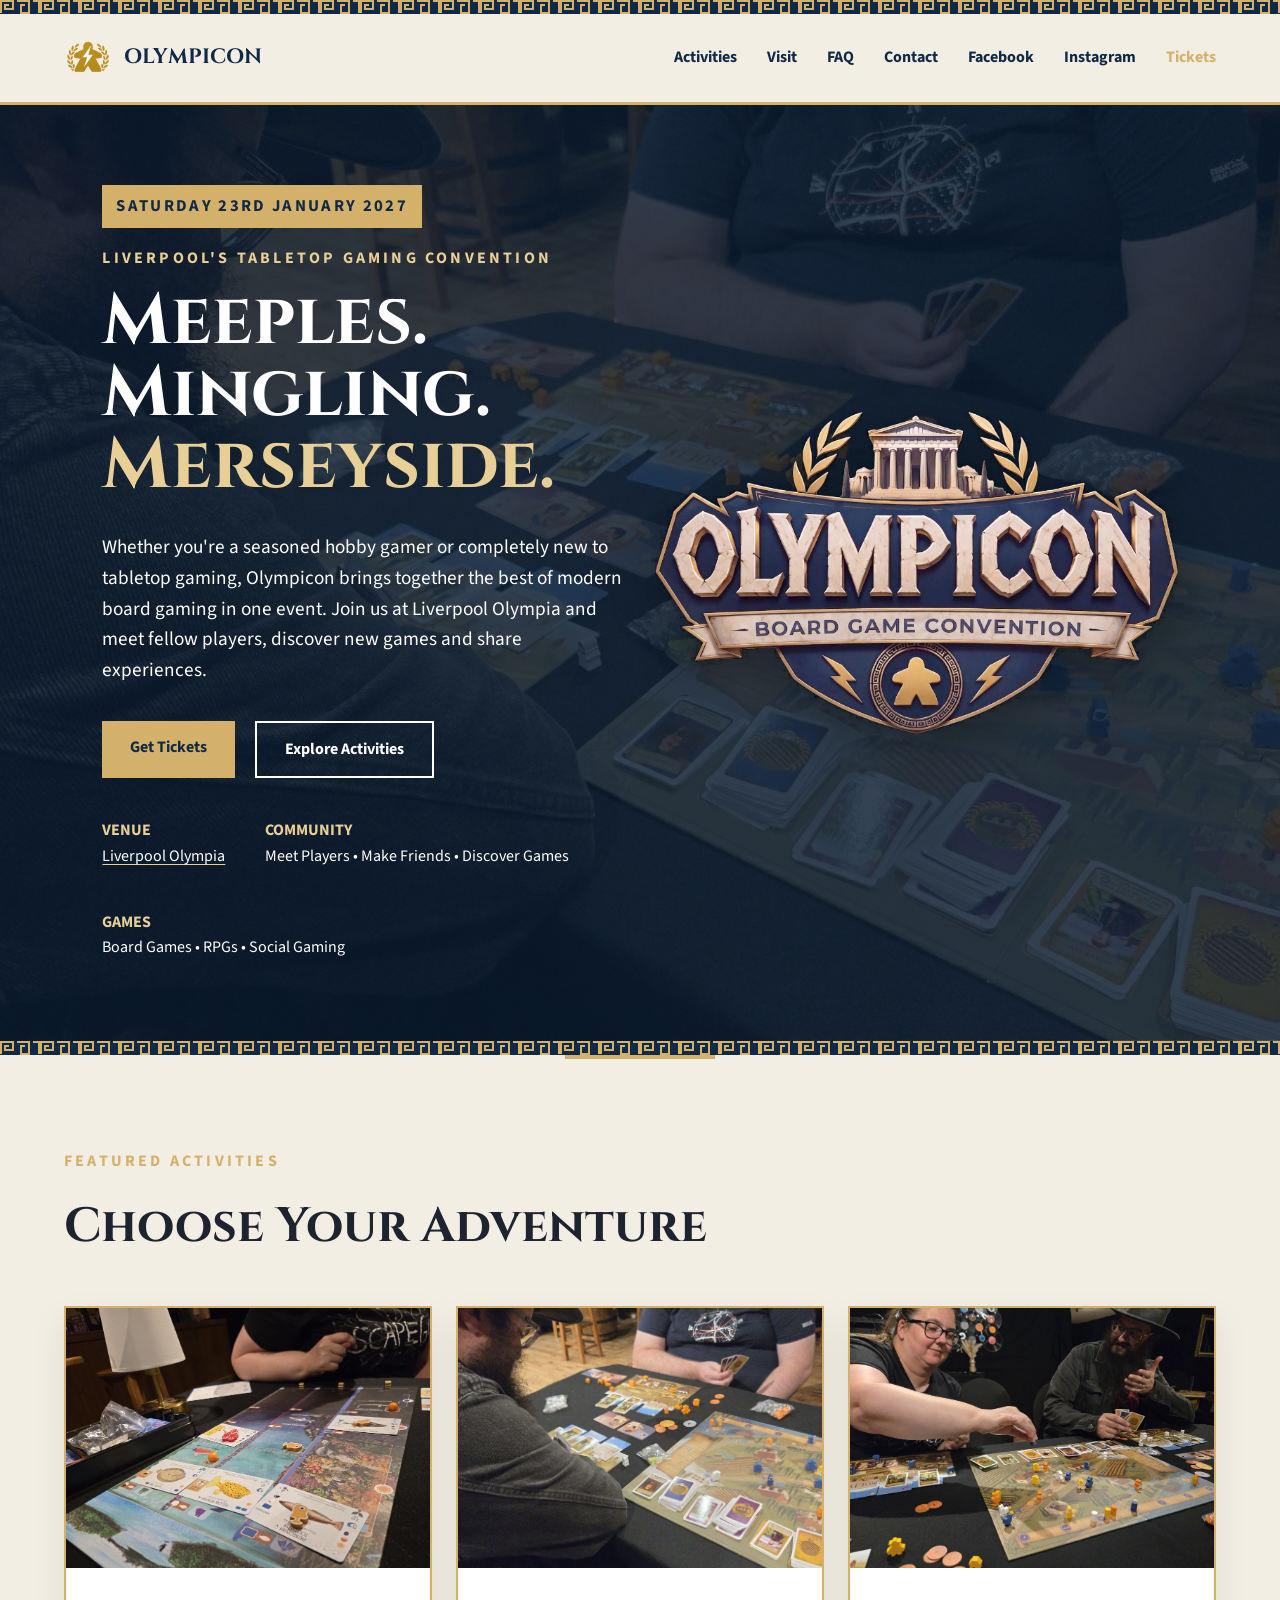
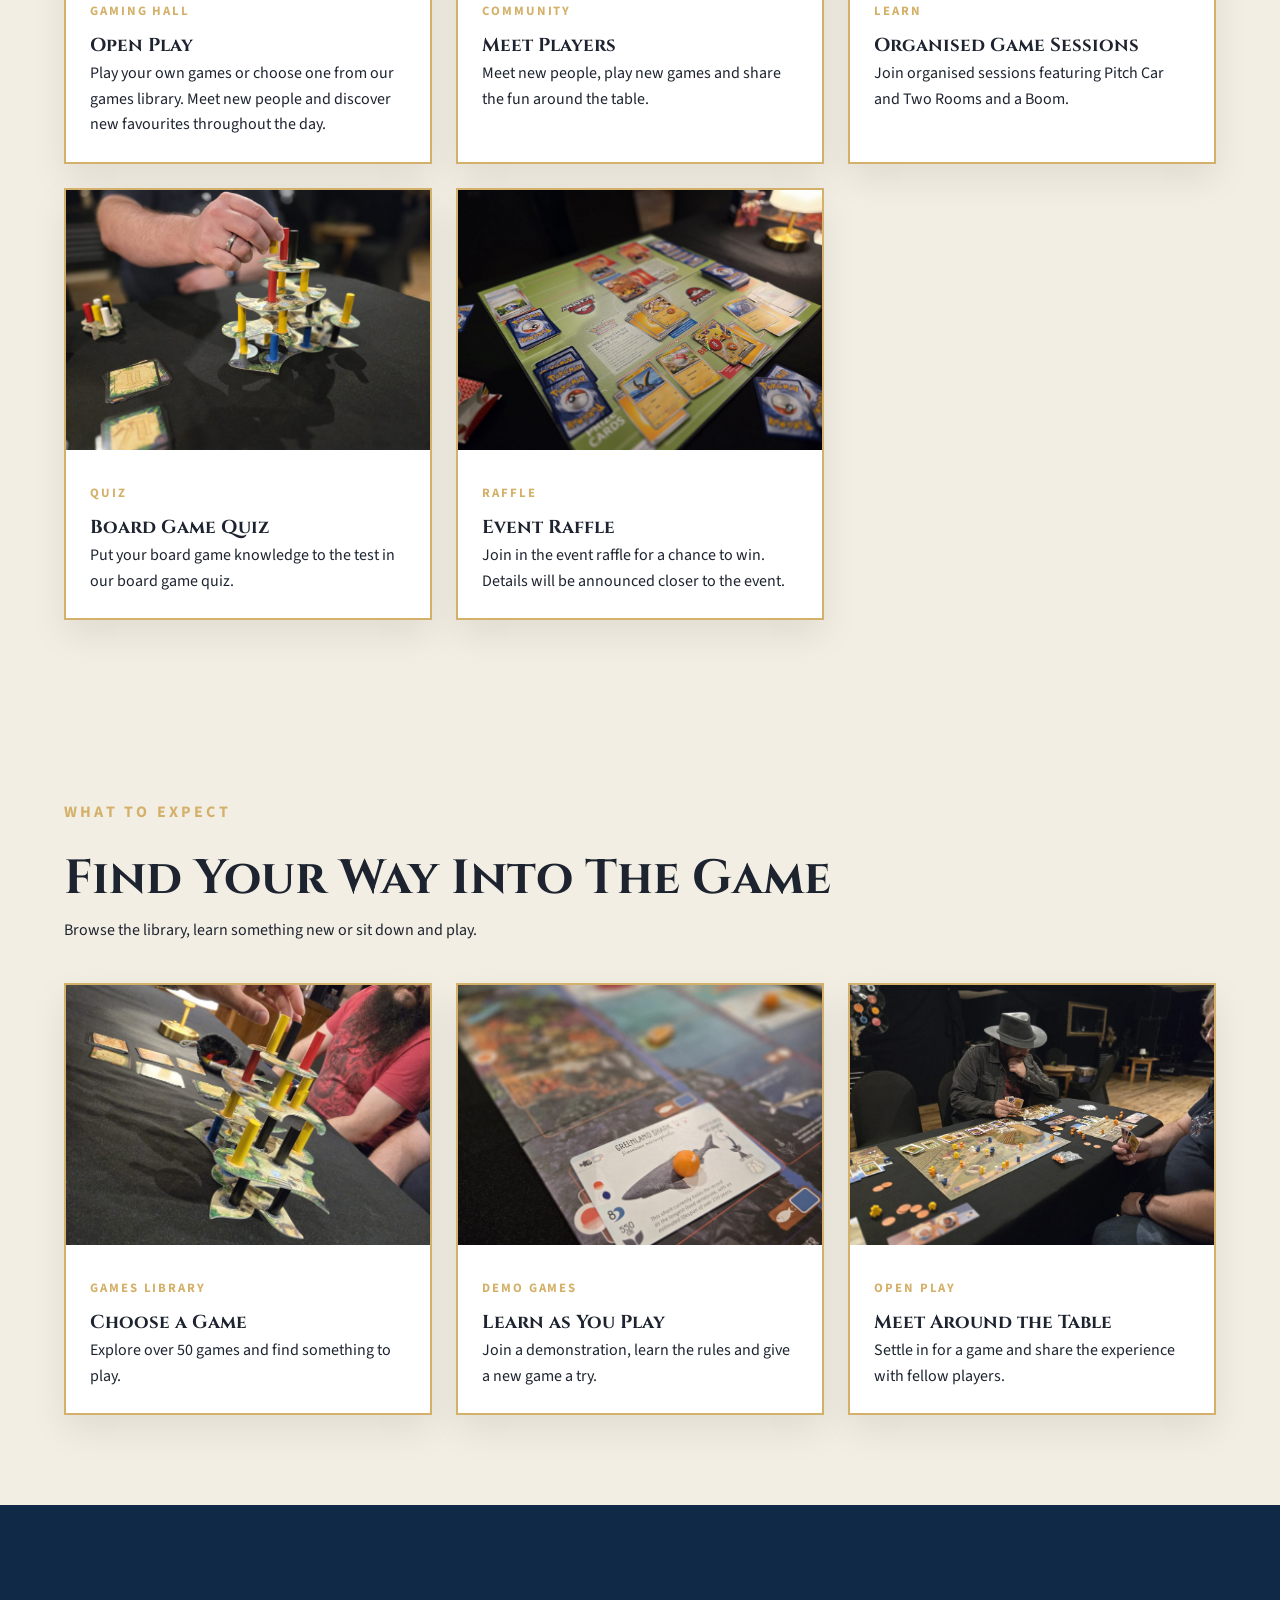
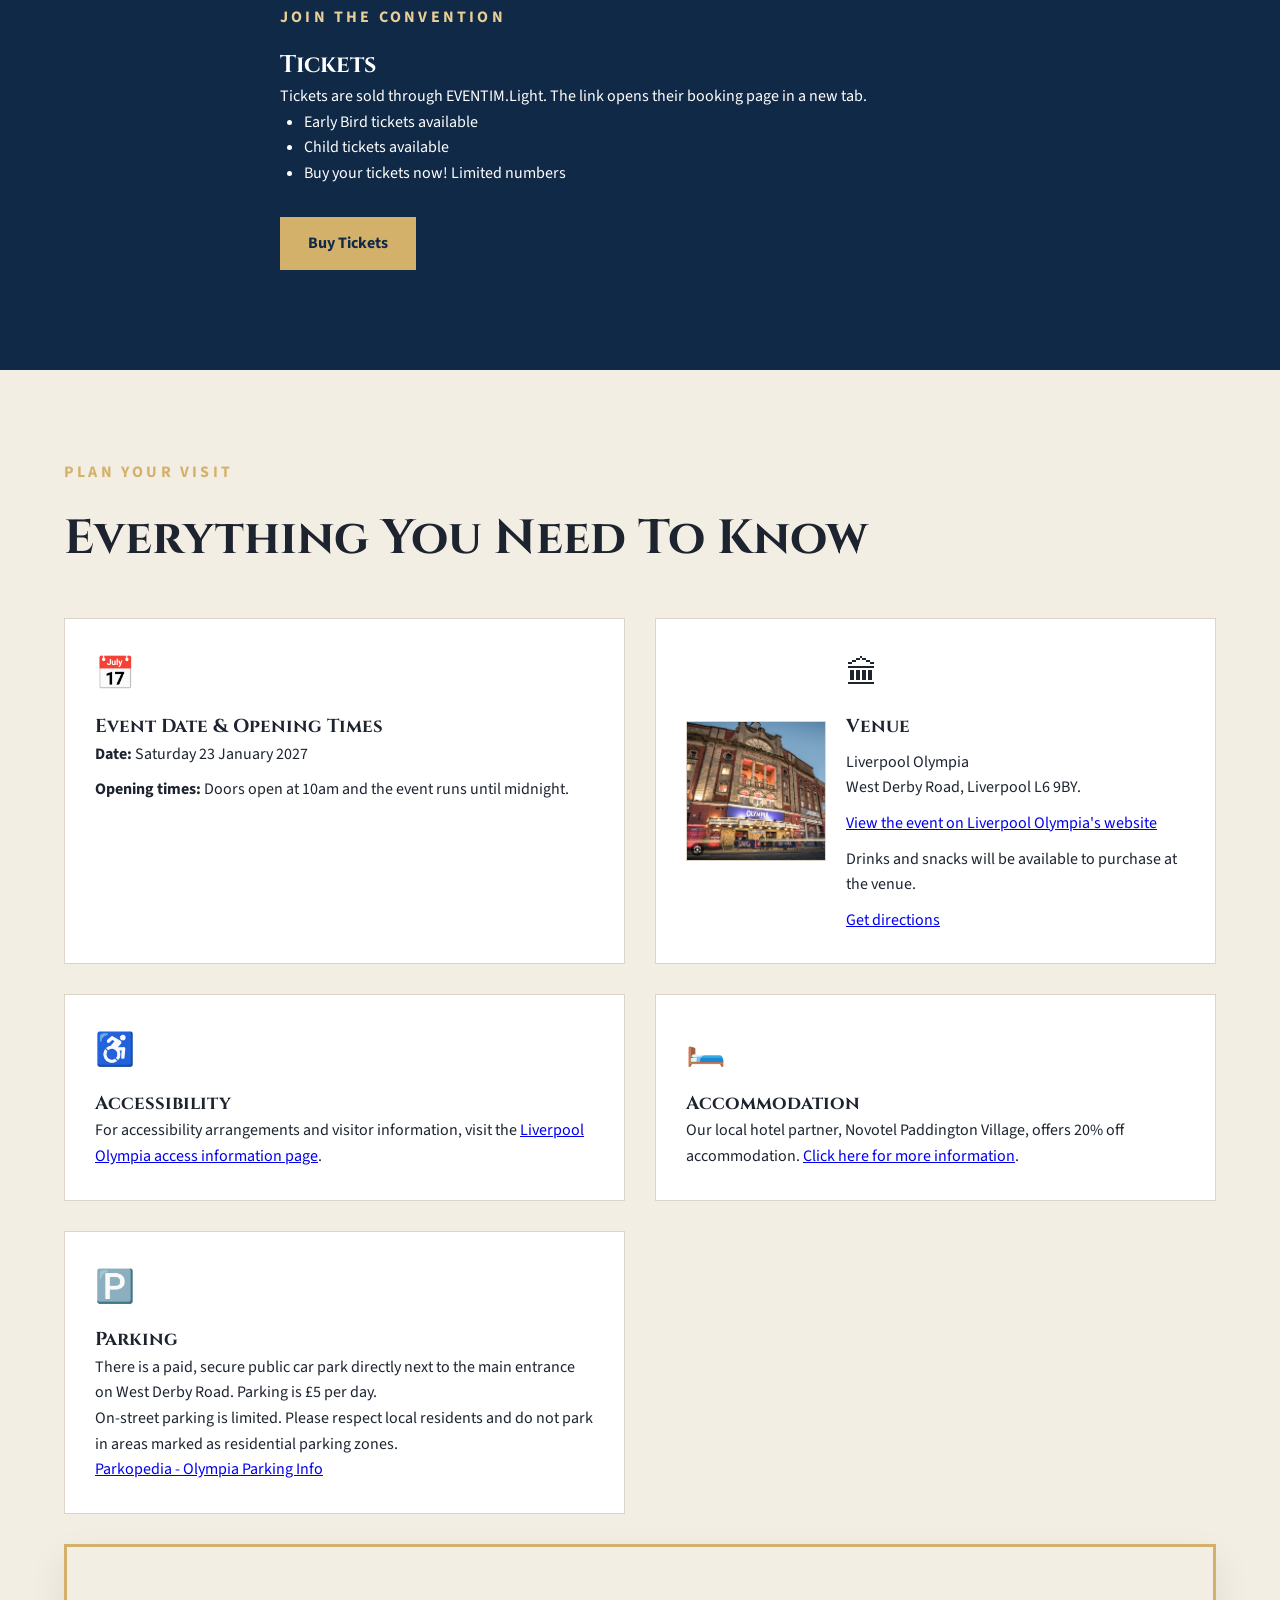
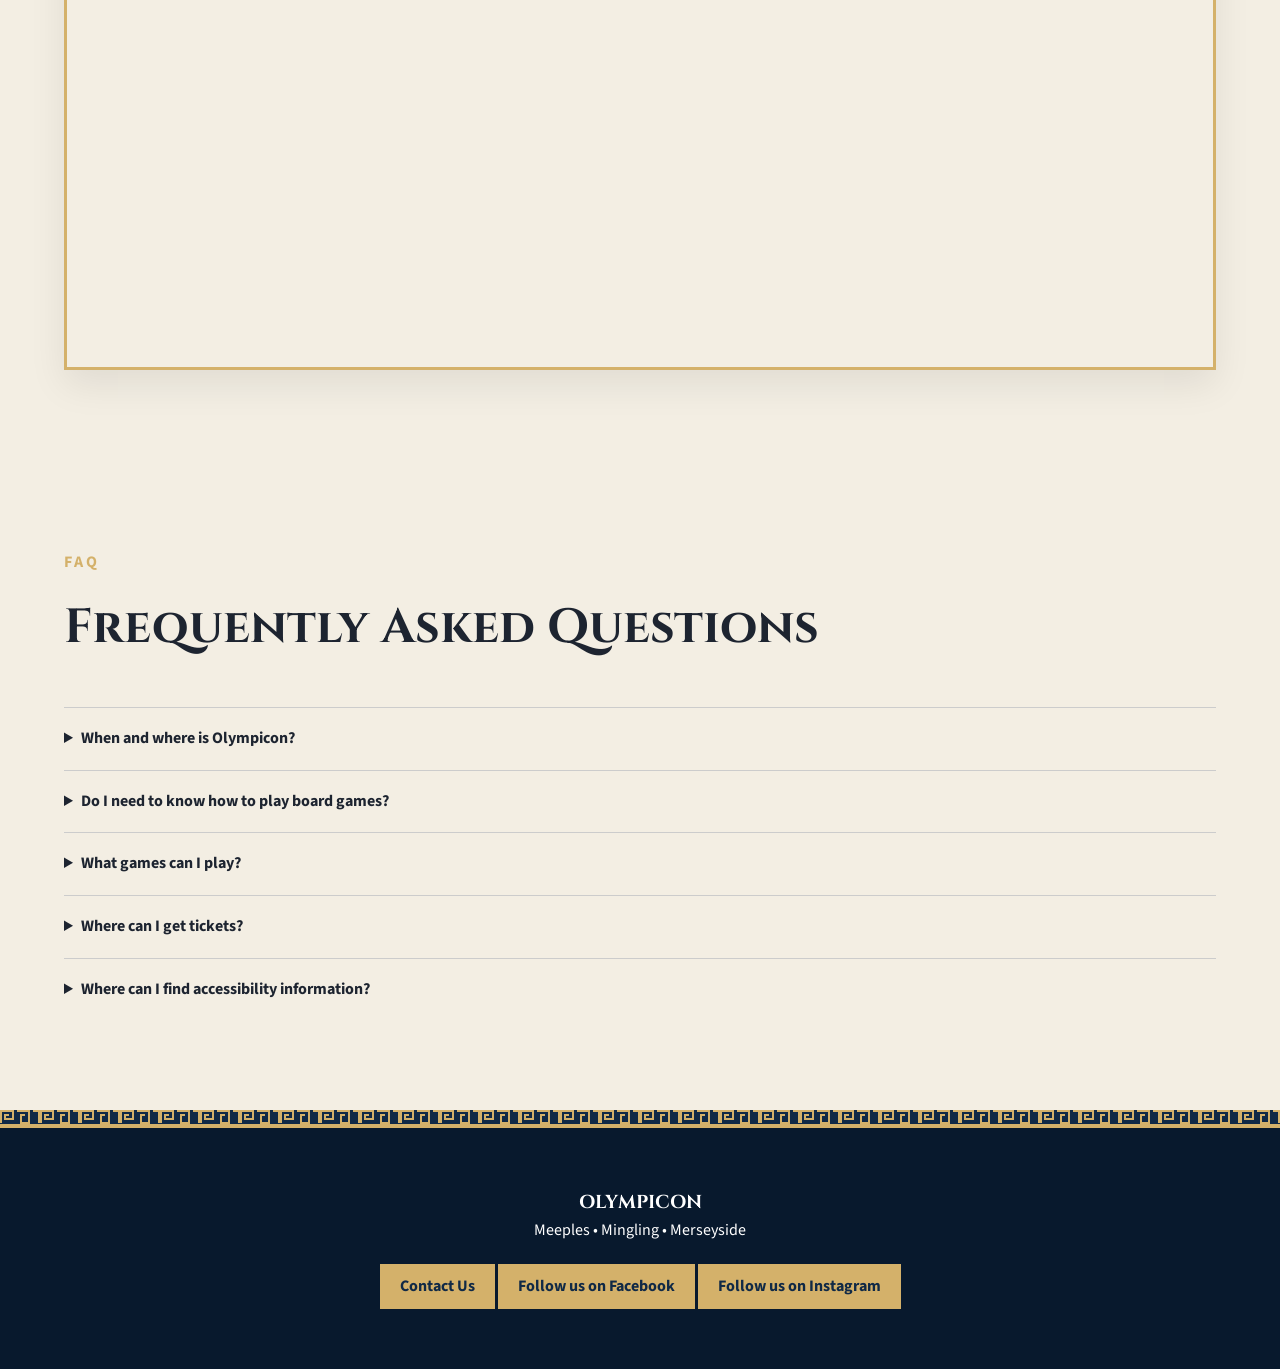
==== index.html @ 3ad7c2f6 "updated time" ====
<!doctype html>
<html lang="en">
<head>
<meta charset="utf-8">
<meta name="viewport" content="width=device-width, initial-scale=1">
<meta name="description" content="Join Olympicon, Liverpool's tabletop gaming convention, on 23 January 2027 at Liverpool Olympia. Discover board games, RPGs, demos and more.">
<meta name="robots" content="index, follow">

<title>Olympicon | Liverpool's Tabletop Gaming Convention</title>
<link rel="canonical" href="https://olympicon.org/site.html">

<meta property="og:type" content="website">
<meta property="og:site_name" content="Olympicon">
<meta property="og:title" content="Olympicon | Liverpool's Tabletop Gaming Convention">
<meta property="og:description" content="Join us at Liverpool Olympia on 23 January 2027 for a day of board games, RPGs, demonstrations and community.">
<meta property="og:url" content="https://olympicon.org/site.html">
<meta property="og:image" content="https://olympicon.org/images/olympicon-big-logo.jpeg">
<meta property="og:image:alt" content="Olympicon board game convention logo">
<meta property="og:image:type" content="image/jpeg">

<meta name="twitter:card" content="summary_large_image">
<meta name="twitter:title" content="Olympicon | Liverpool's Tabletop Gaming Convention">
<meta name="twitter:description" content="Join us at Liverpool Olympia on 23 January 2027 for a day of board games, RPGs, demonstrations and community.">
<meta name="twitter:image" content="https://olympicon.org/images/olympicon-big-logo.jpeg">
<meta name="twitter:image:alt" content="Olympicon board game convention logo">

<script type="application/ld+json">
{
  "@context": "https://schema.org",
  "@type": "Event",
  "name": "Olympicon 2027",
  "startDate": "2027-01-23T10:00:00+00:00",
  "endDate": "2027-01-24T00:00:00+00:00",
  "eventStatus": "https://schema.org/EventScheduled",
  "eventAttendanceMode": "https://schema.org/OfflineEventAttendanceMode",
  "description": "Liverpool's tabletop gaming convention, featuring board games, roleplaying games, demonstrations and social gaming.",
  "image": "https://olympicon.org/images/olympicon-big-logo.jpeg",
  "url": "https://olympicon.org/site.html",
  "location": {
    "@type": "Place",
    "name": "Liverpool Olympia",
    "address": {
      "@type": "PostalAddress",
      "streetAddress": "West Derby Road",
      "addressLocality": "Liverpool",
      "postalCode": "L6 9BY",
      "addressCountry": "GB"
    }
  },
  "organizer": {
    "@type": "Organization",
    "name": "Olympicon",
    "url": "https://olympicon.org/",
    "sameAs": [
      "https://www.facebook.com/LiverpoolOlympicon",
      "https://www.instagram.com/liverpool.olympicon"
    ]
  }
}
</script>

<meta http-equiv="refresh" content="0;url=site.html">
</head>
<body>
<script>
window.location.replace("site.html");
</script>
<p>Redirecting to Olympicon. If you are not redirected, <a href="site.html">open the event website</a>.</p>
</body>
</html>
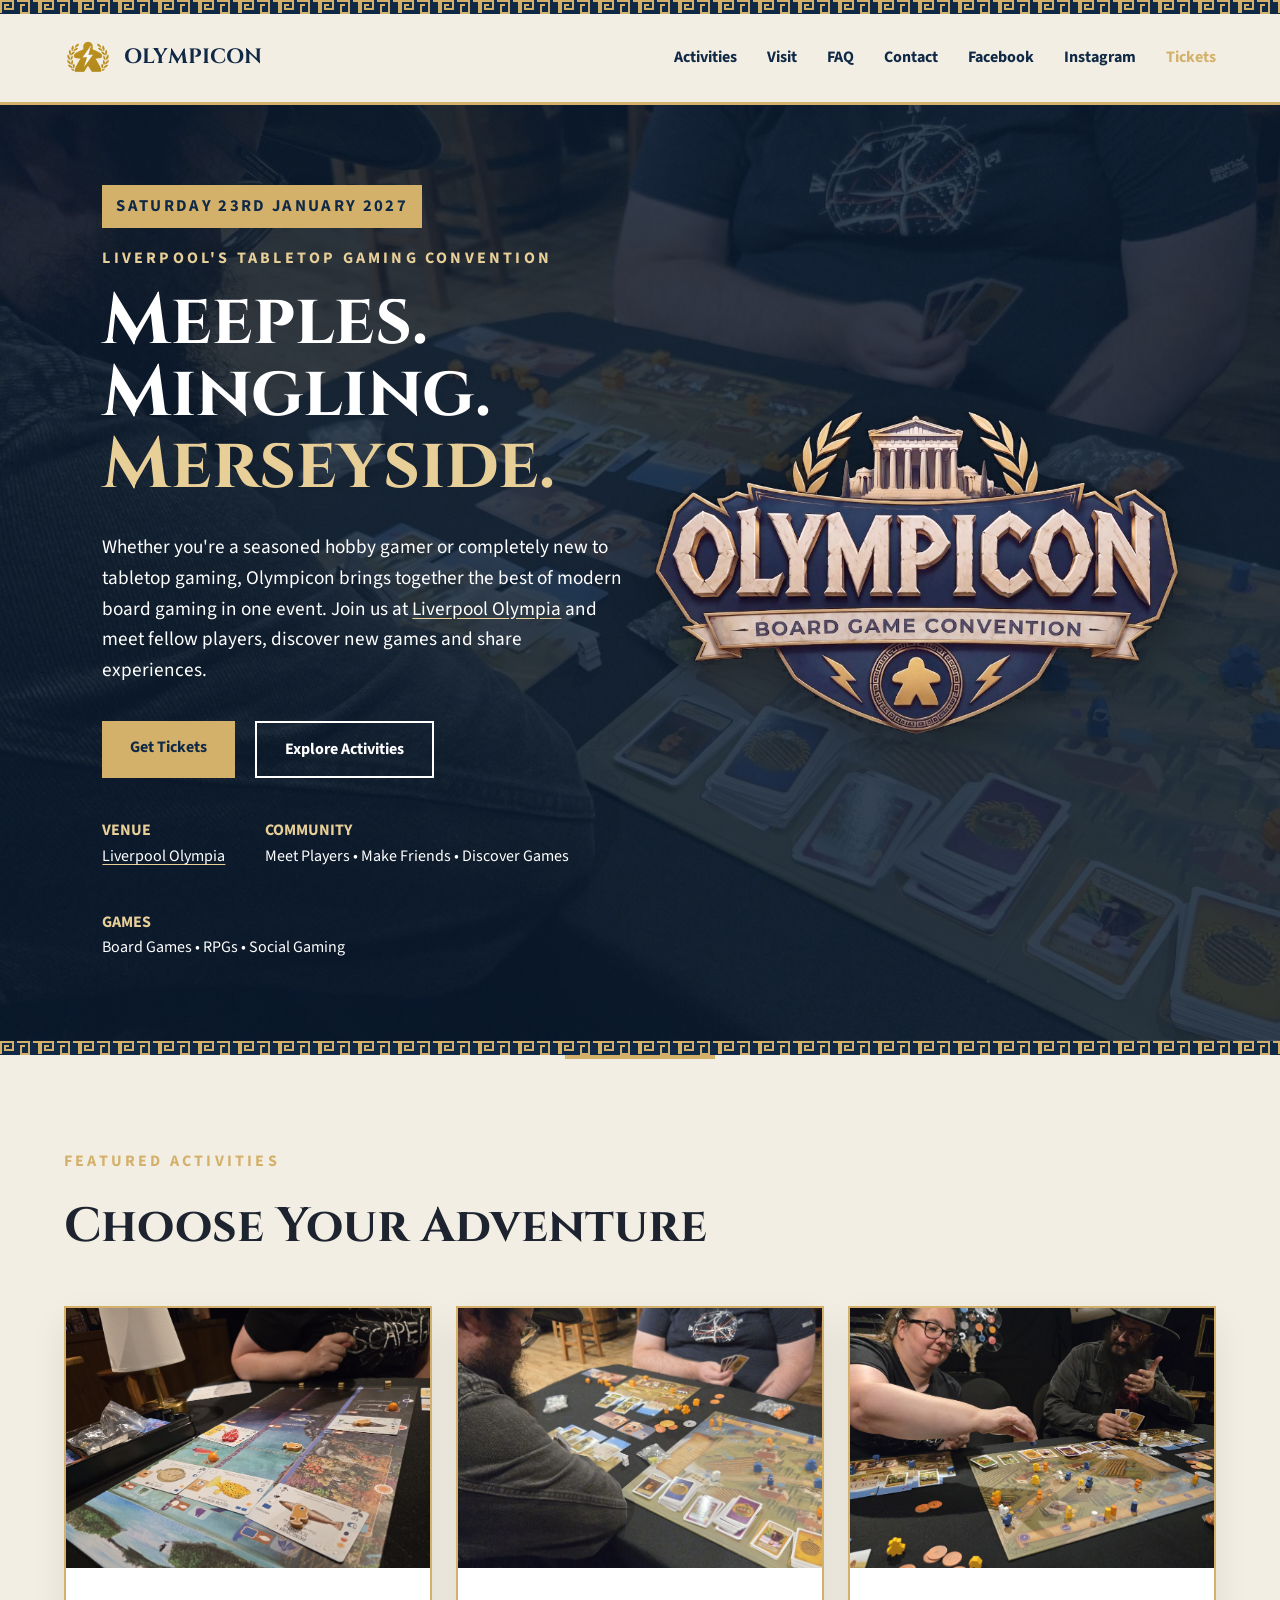
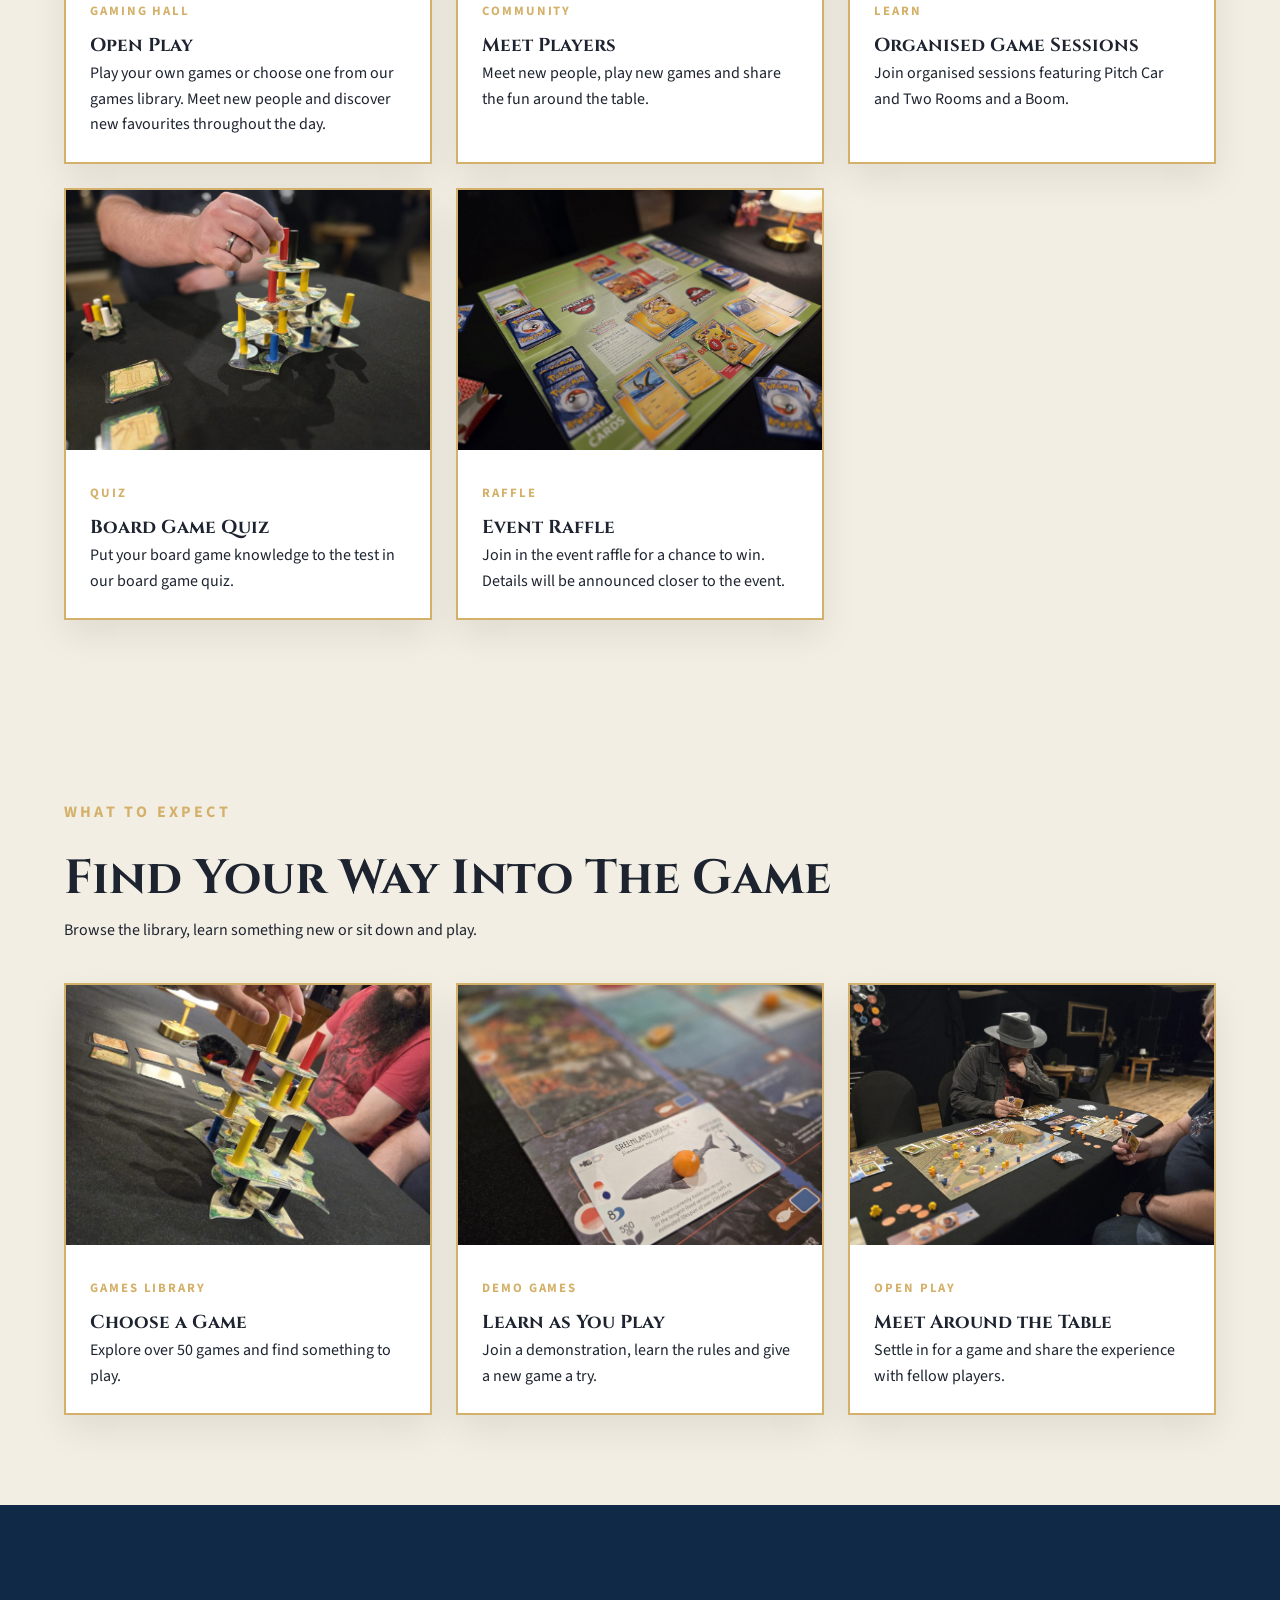
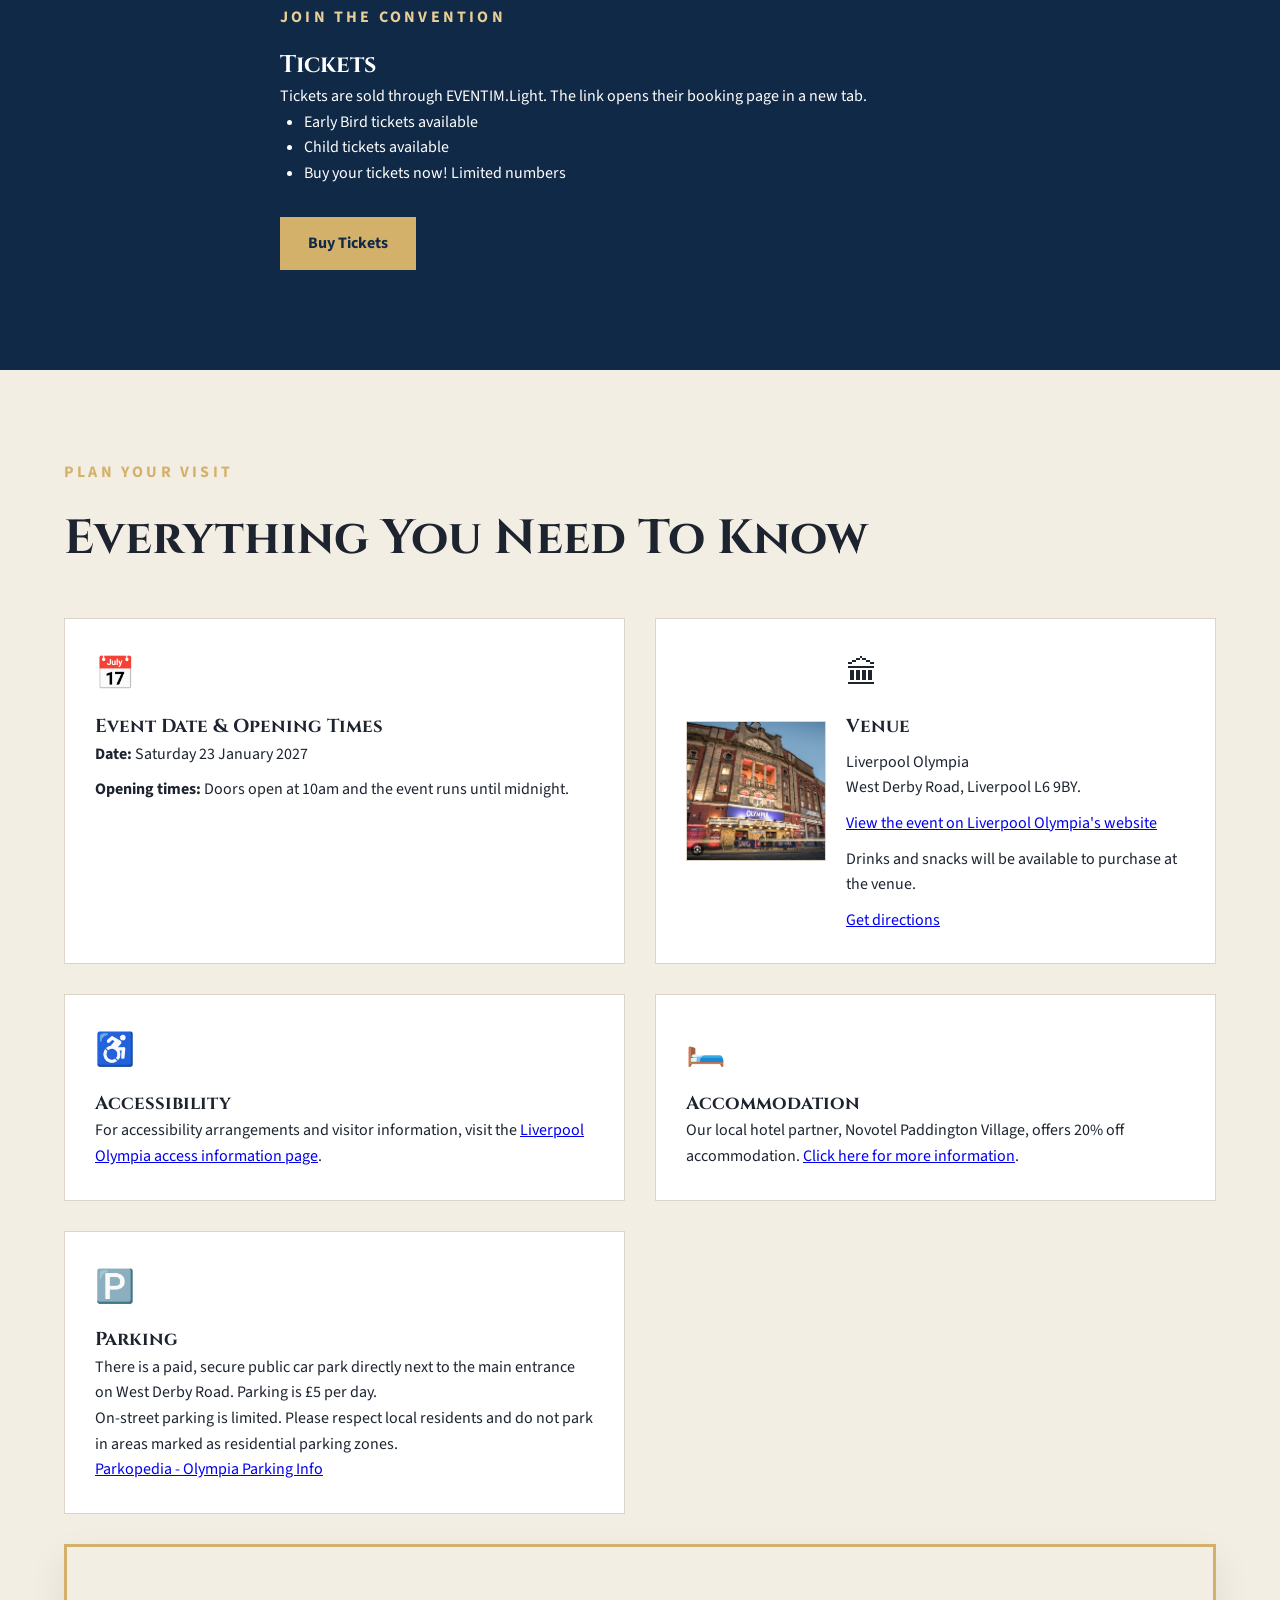
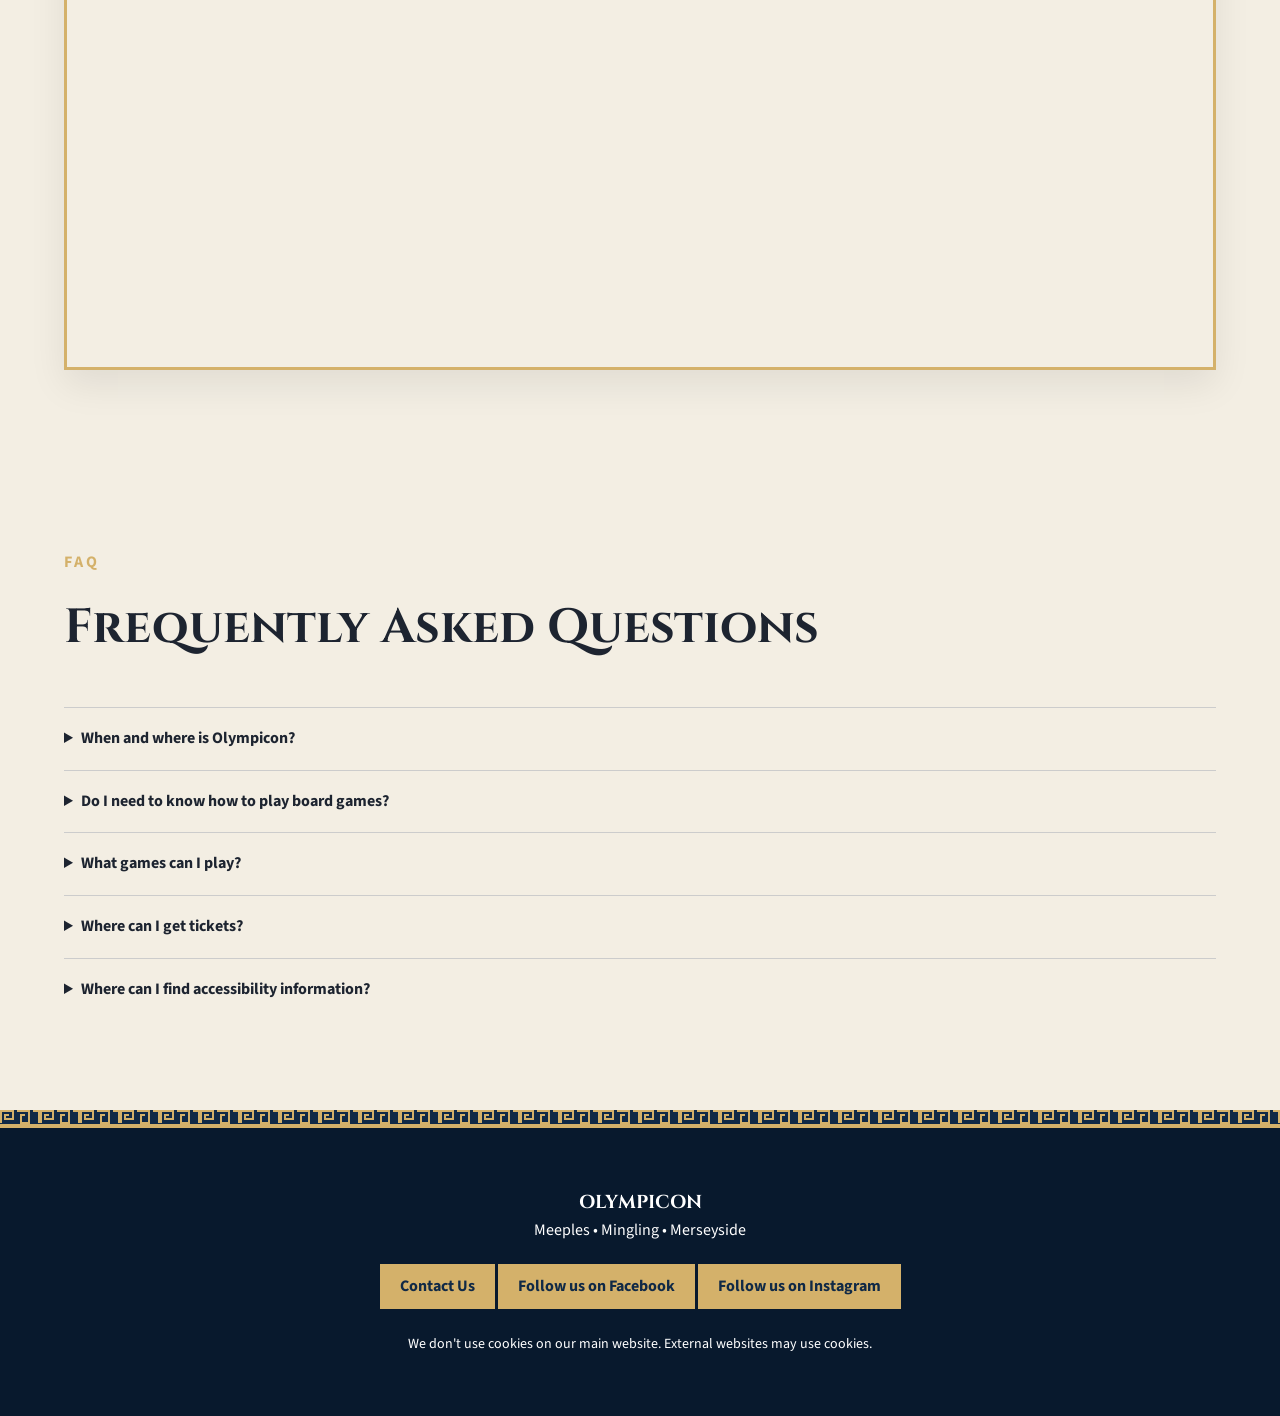
==== commit ec67567e: "Updated seach terms" ====
--- a/index.html
+++ b/index.html
@@ -3,24 +3,24 @@
 <head>
 <meta charset="utf-8">
 <meta name="viewport" content="width=device-width, initial-scale=1">
-<meta name="description" content="Join Olympicon, Liverpool's tabletop gaming convention, on 23 January 2027 at Liverpool Olympia. Discover board games, RPGs, demos and more.">
+<meta name="description" content="Olympicon is Liverpool's tabletop and board game convention at Liverpool Olympia. Join us in Merseyside for board games, RPGs, demos and community gaming.">
 <meta name="robots" content="index, follow">
 
-<title>Olympicon | Liverpool's Tabletop Gaming Convention</title>
+<title>Olympicon | Liverpool &amp; Merseyside Board Game Convention</title>
 <link rel="canonical" href="https://olympicon.org/site.html">
 
 <meta property="og:type" content="website">
 <meta property="og:site_name" content="Olympicon">
-<meta property="og:title" content="Olympicon | Liverpool's Tabletop Gaming Convention">
-<meta property="og:description" content="Join us at Liverpool Olympia on 23 January 2027 for a day of board games, RPGs, demonstrations and community.">
+<meta property="og:title" content="Olympicon | Liverpool &amp; Merseyside Board Game Convention">
+<meta property="og:description" content="Olympicon is Liverpool's tabletop and board game convention at Liverpool Olympia. Join us in Merseyside for board games, RPGs, demos and community gaming.">
 <meta property="og:url" content="https://olympicon.org/site.html">
 <meta property="og:image" content="https://olympicon.org/images/olympicon-big-logo.jpeg">
 <meta property="og:image:alt" content="Olympicon board game convention logo">
 <meta property="og:image:type" content="image/jpeg">
 
 <meta name="twitter:card" content="summary_large_image">
-<meta name="twitter:title" content="Olympicon | Liverpool's Tabletop Gaming Convention">
-<meta name="twitter:description" content="Join us at Liverpool Olympia on 23 January 2027 for a day of board games, RPGs, demonstrations and community.">
+<meta name="twitter:title" content="Olympicon | Liverpool &amp; Merseyside Board Game Convention">
+<meta name="twitter:description" content="Olympicon is Liverpool's tabletop and board game convention at Liverpool Olympia. Join us in Merseyside for board games, RPGs, demos and community gaming.">
 <meta name="twitter:image" content="https://olympicon.org/images/olympicon-big-logo.jpeg">
 <meta name="twitter:image:alt" content="Olympicon board game convention logo">
 
@@ -34,6 +34,40 @@
   "eventStatus": "https://schema.org/EventScheduled",
   "eventAttendanceMode": "https://schema.org/OfflineEventAttendanceMode",
   "description": "Liverpool's tabletop gaming convention, featuring board games, roleplaying games, demonstrations and social gaming.",
+  "keywords": [
+    "Liverpool Olympicon",
+    "Olympicon Liverpool",
+    "Olympicon board games Liverpool",
+    "Olympicon gaming convention Liverpool",
+    "Merseyside board games",
+    "Merseyside gaming convention",
+    "Merseyside tabletop gaming convention",
+    "Merseyside board game event",
+    "Merseyside gaming events 2027",
+    "board games in Merseyside",
+    "North West England board game convention",
+    "Liverpool board game convention",
+    "Liverpool board gaming event",
+    "board gaming in Liverpool",
+    "Liverpool tabletop gaming convention",
+    "Liverpool tabletop convention 2027",
+    "board game event Liverpool",
+    "Liverpool gaming events 2027",
+    "Liverpool Olympia board game event",
+    "tabletop gaming event Liverpool",
+    "Merseyside tabletop gaming",
+    "gaming convention Liverpool",
+    "board games Liverpool",
+    "board game demos Liverpool",
+    "learn to play board games Liverpool",
+    "roleplaying games Liverpool",
+    "RPG event Liverpool",
+    "social gaming Liverpool",
+    "Liverpool Olympia events",
+    "tabletop gaming",
+    "board games",
+    "roleplaying games"
+  ],
   "image": "https://olympicon.org/images/olympicon-big-logo.jpeg",
   "url": "https://olympicon.org/site.html",
   "location": {
@@ -50,6 +84,7 @@
   "organizer": {
     "@type": "Organization",
     "name": "Olympicon",
+    "alternateName": ["Liverpool Olympicon", "Olympicon Liverpool"],
     "url": "https://olympicon.org/",
     "sameAs": [
       "https://www.facebook.com/LiverpoolOlympicon",
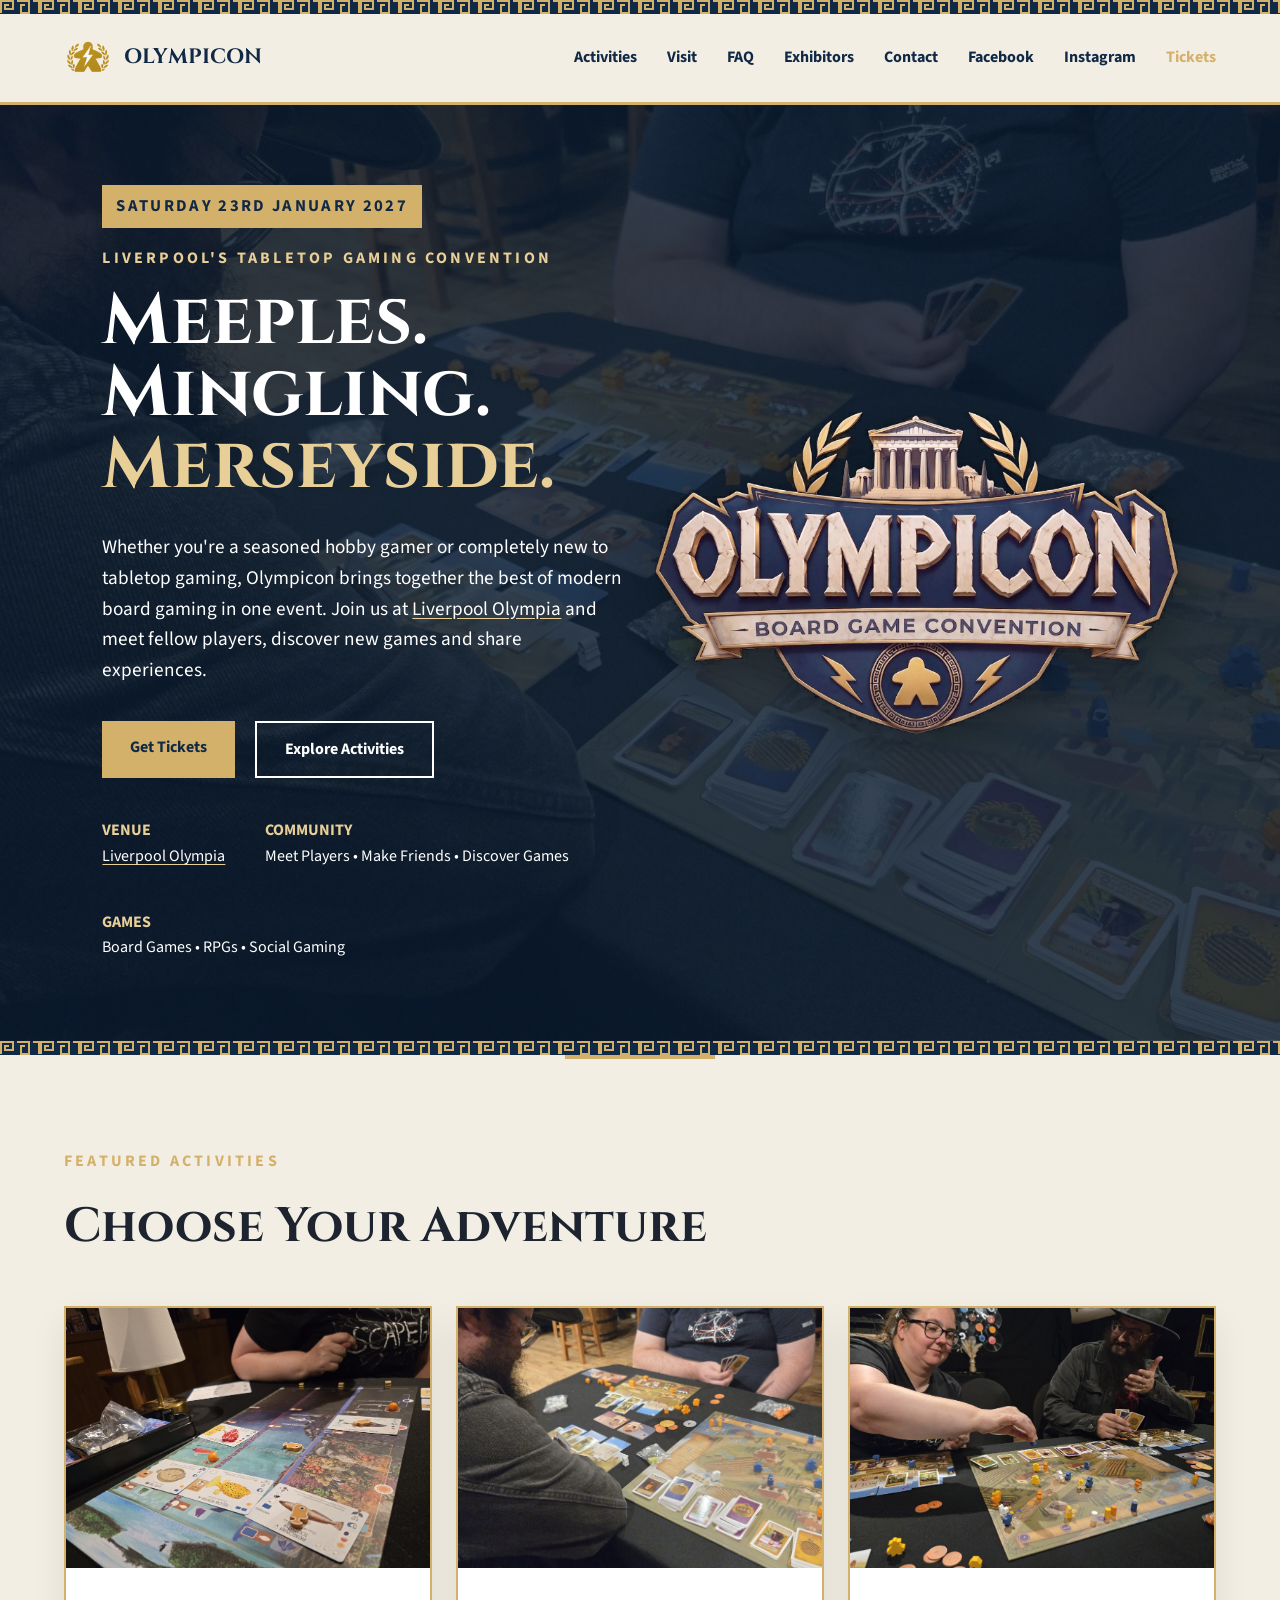
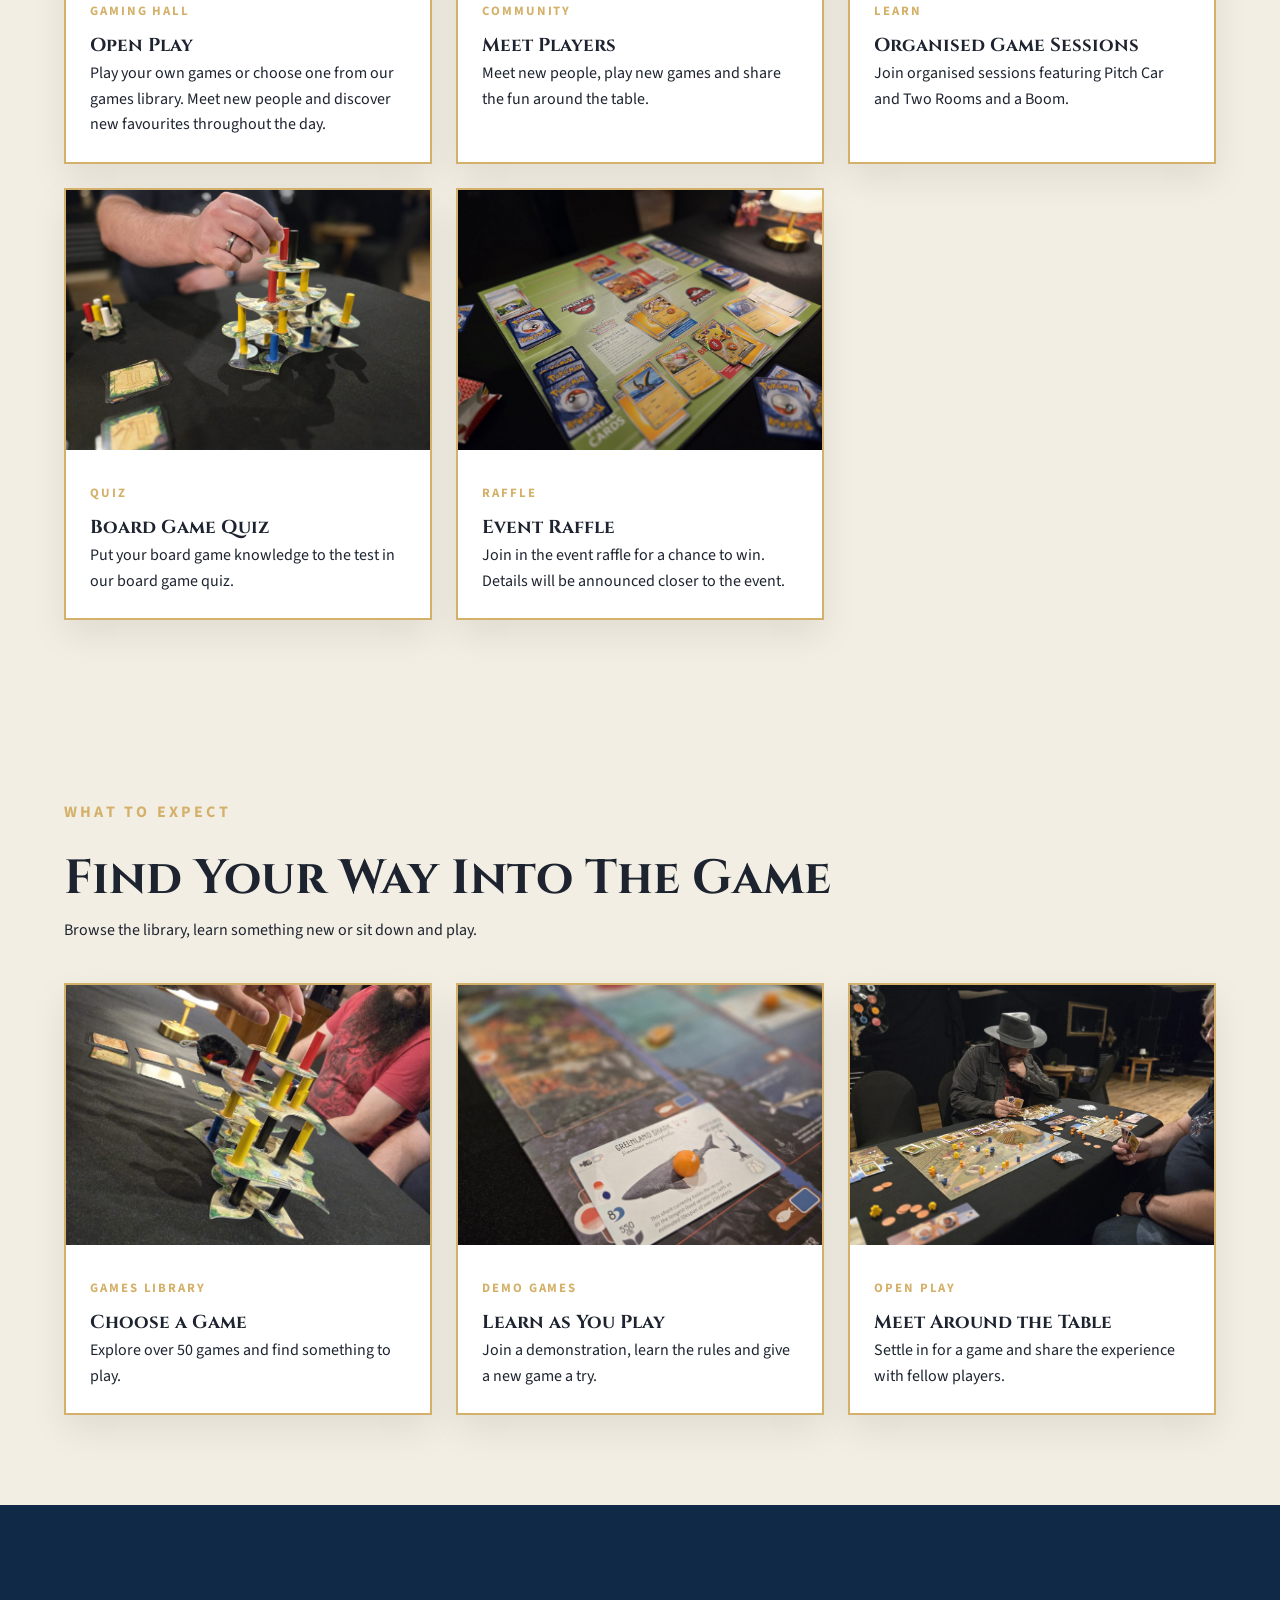
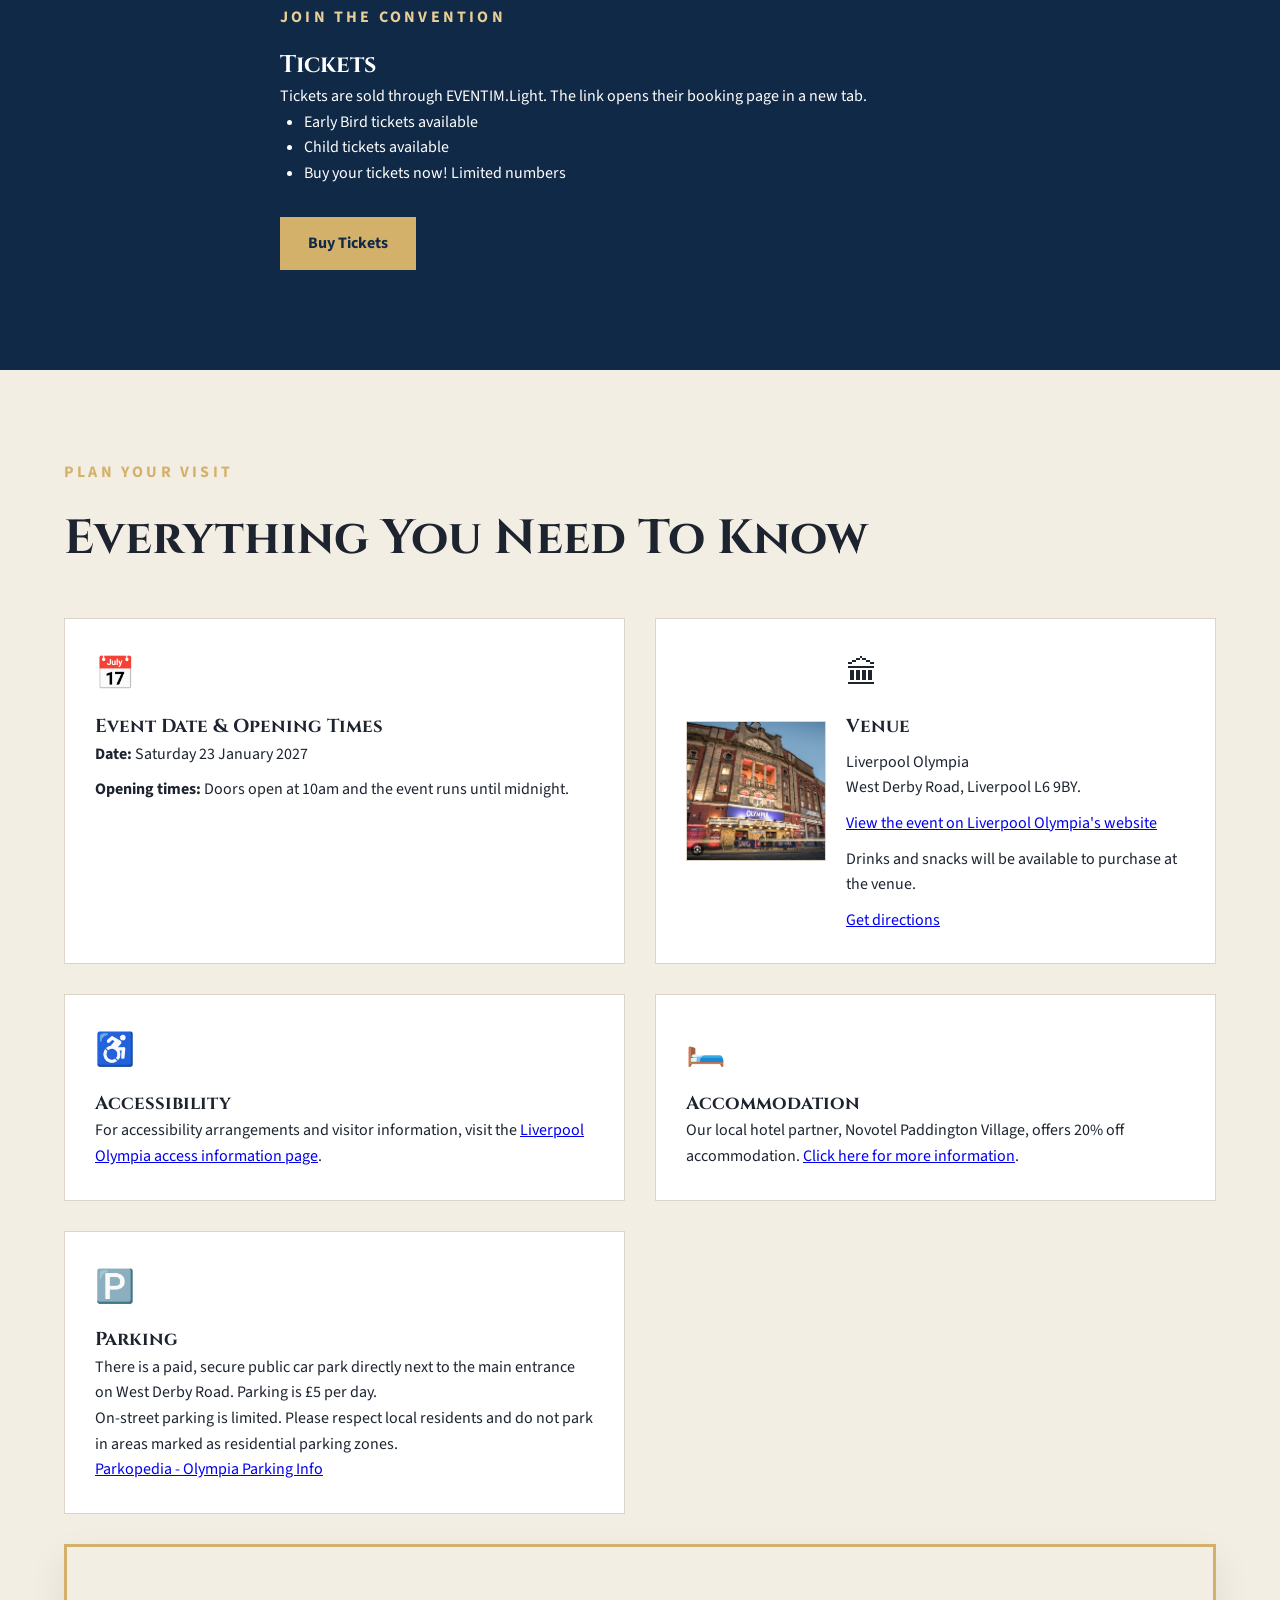
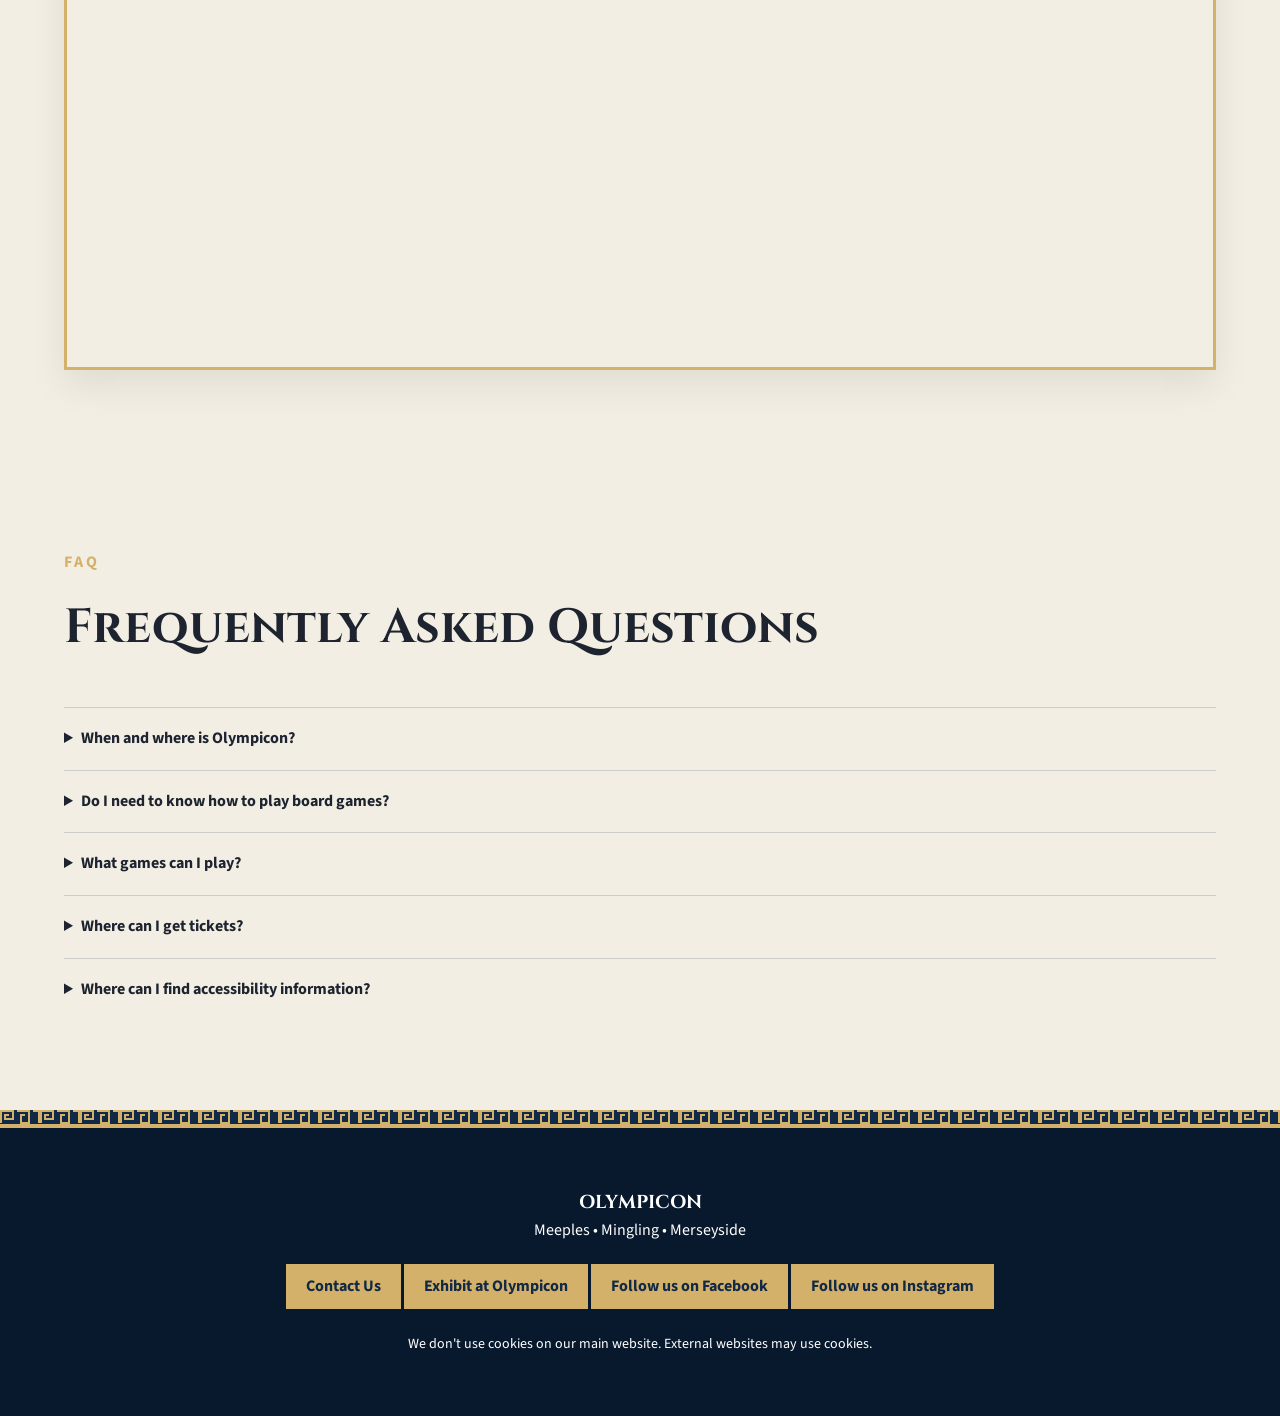
==== commit ccdc6872: "Vendors page added" ====
--- a/index.html
+++ b/index.html
@@ -3,6 +3,7 @@
 <head>
 <meta charset="utf-8">
 <meta name="viewport" content="width=device-width, initial-scale=1">
+<!-- The root URL redirects to site.html; keep its canonical target and search/social metadata aligned with that page. -->
 <meta name="description" content="Olympicon is Liverpool's tabletop and board game convention at Liverpool Olympia. Join us in Merseyside for board games, RPGs, demos and community gaming.">
 <meta name="robots" content="index, follow">
 
@@ -24,6 +25,7 @@
 <meta name="twitter:image" content="https://olympicon.org/images/olympicon-big-logo.jpeg">
 <meta name="twitter:image:alt" content="Olympicon board game convention logo">
 
+<!-- Keep event details and organizer data in sync with the canonical page at site.html. -->
 <script type="application/ld+json">
 {
   "@context": "https://schema.org",
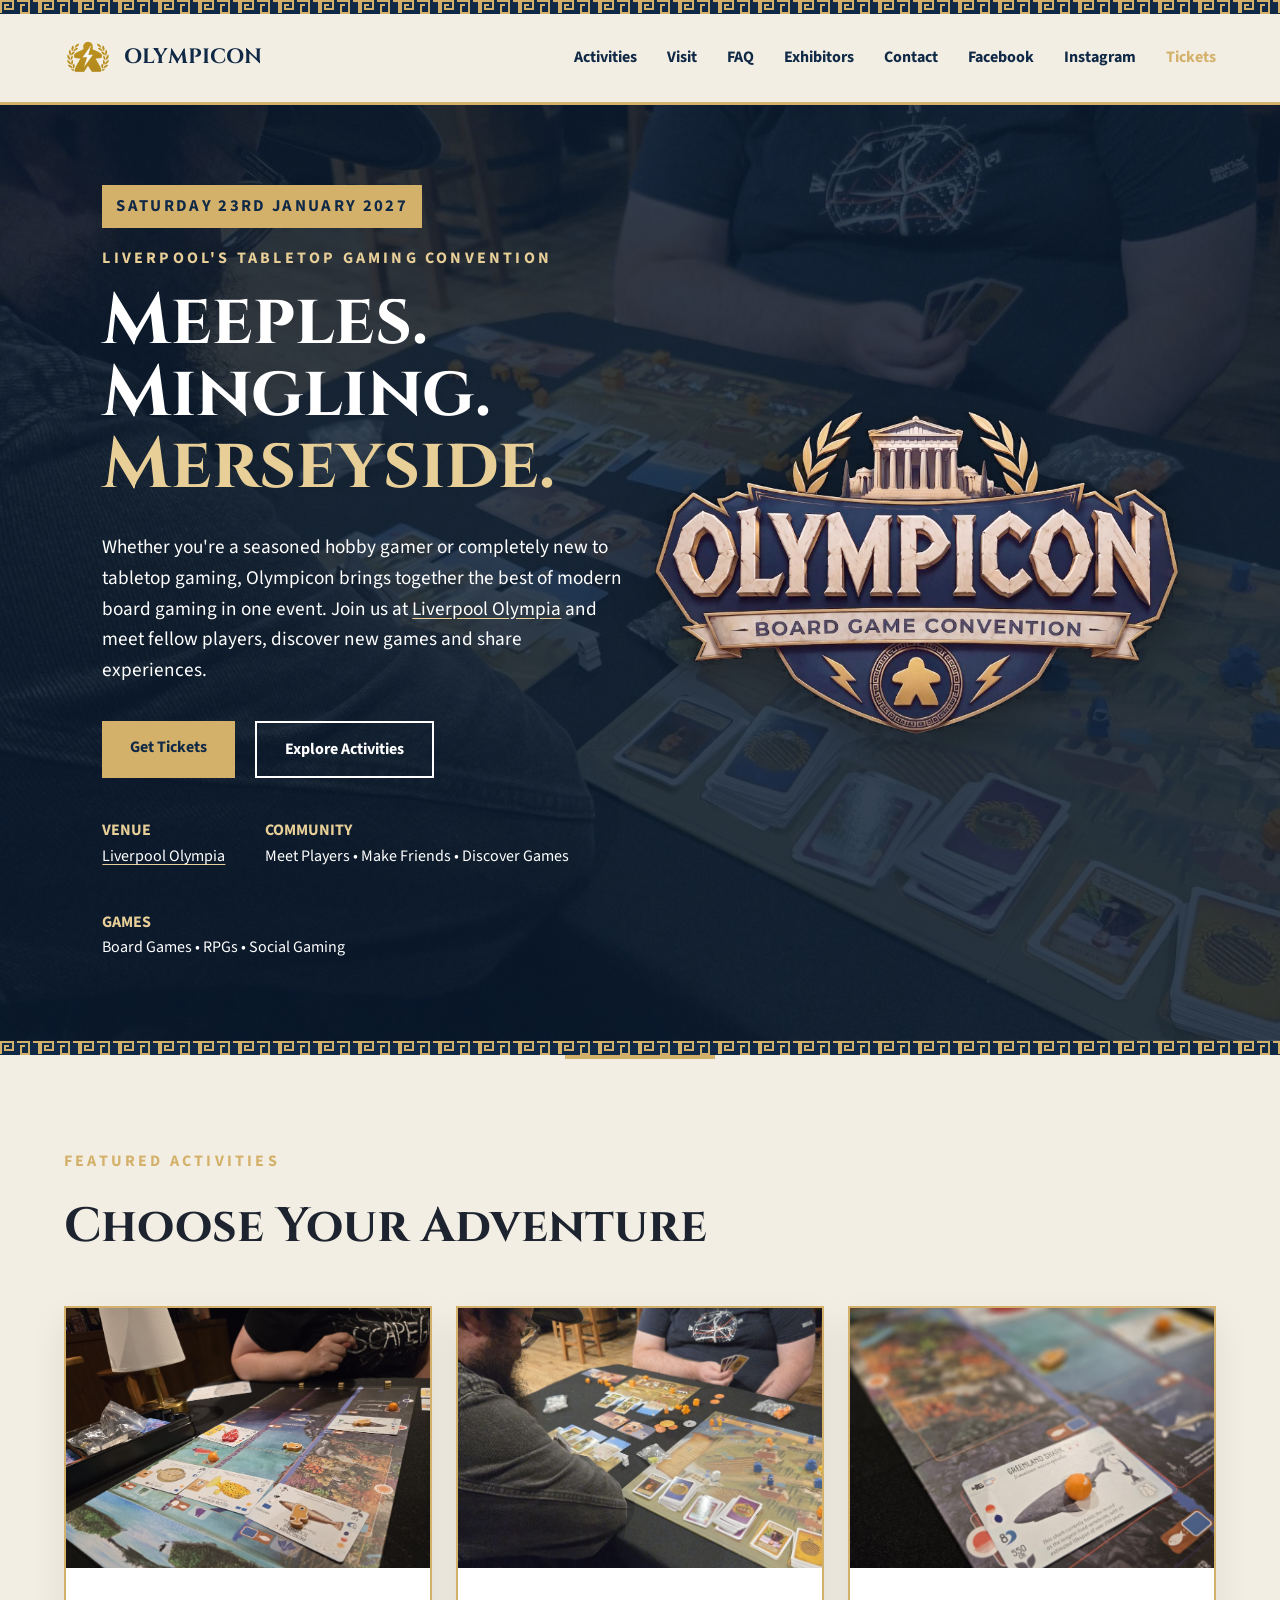
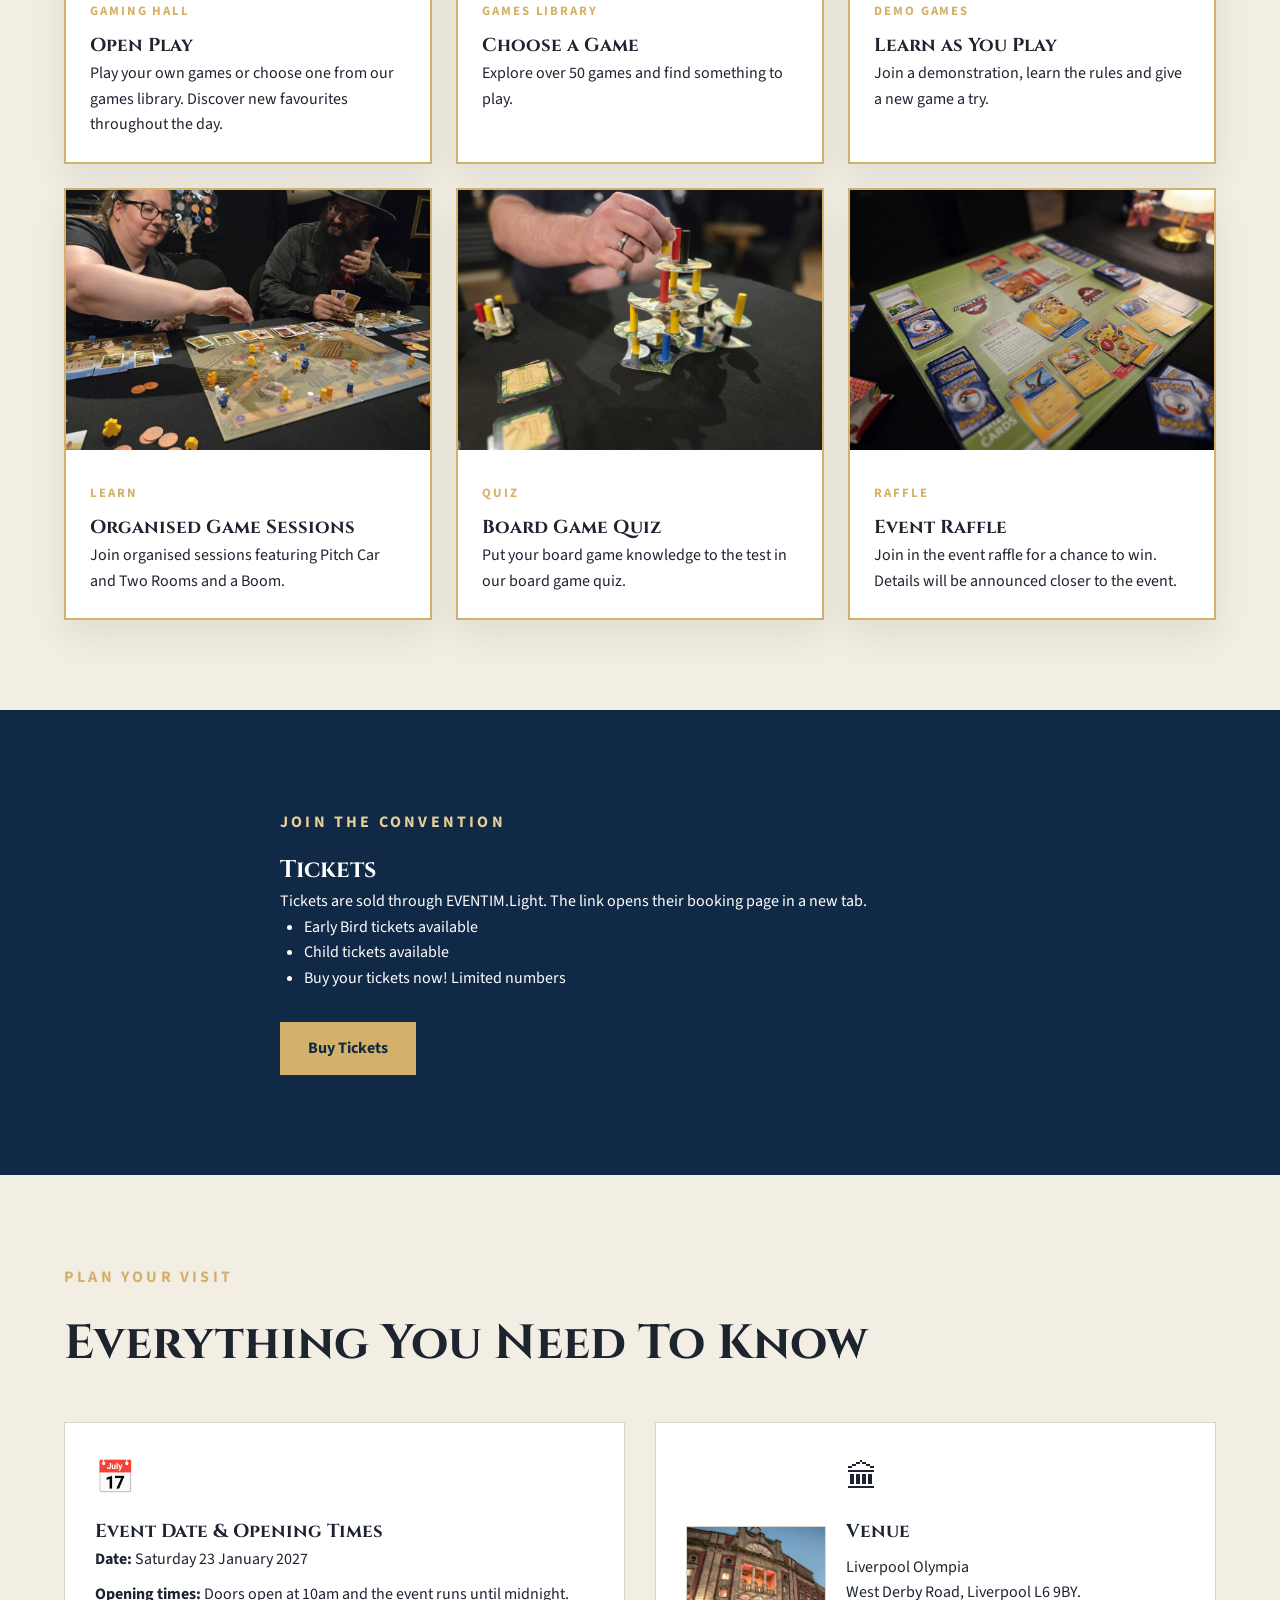
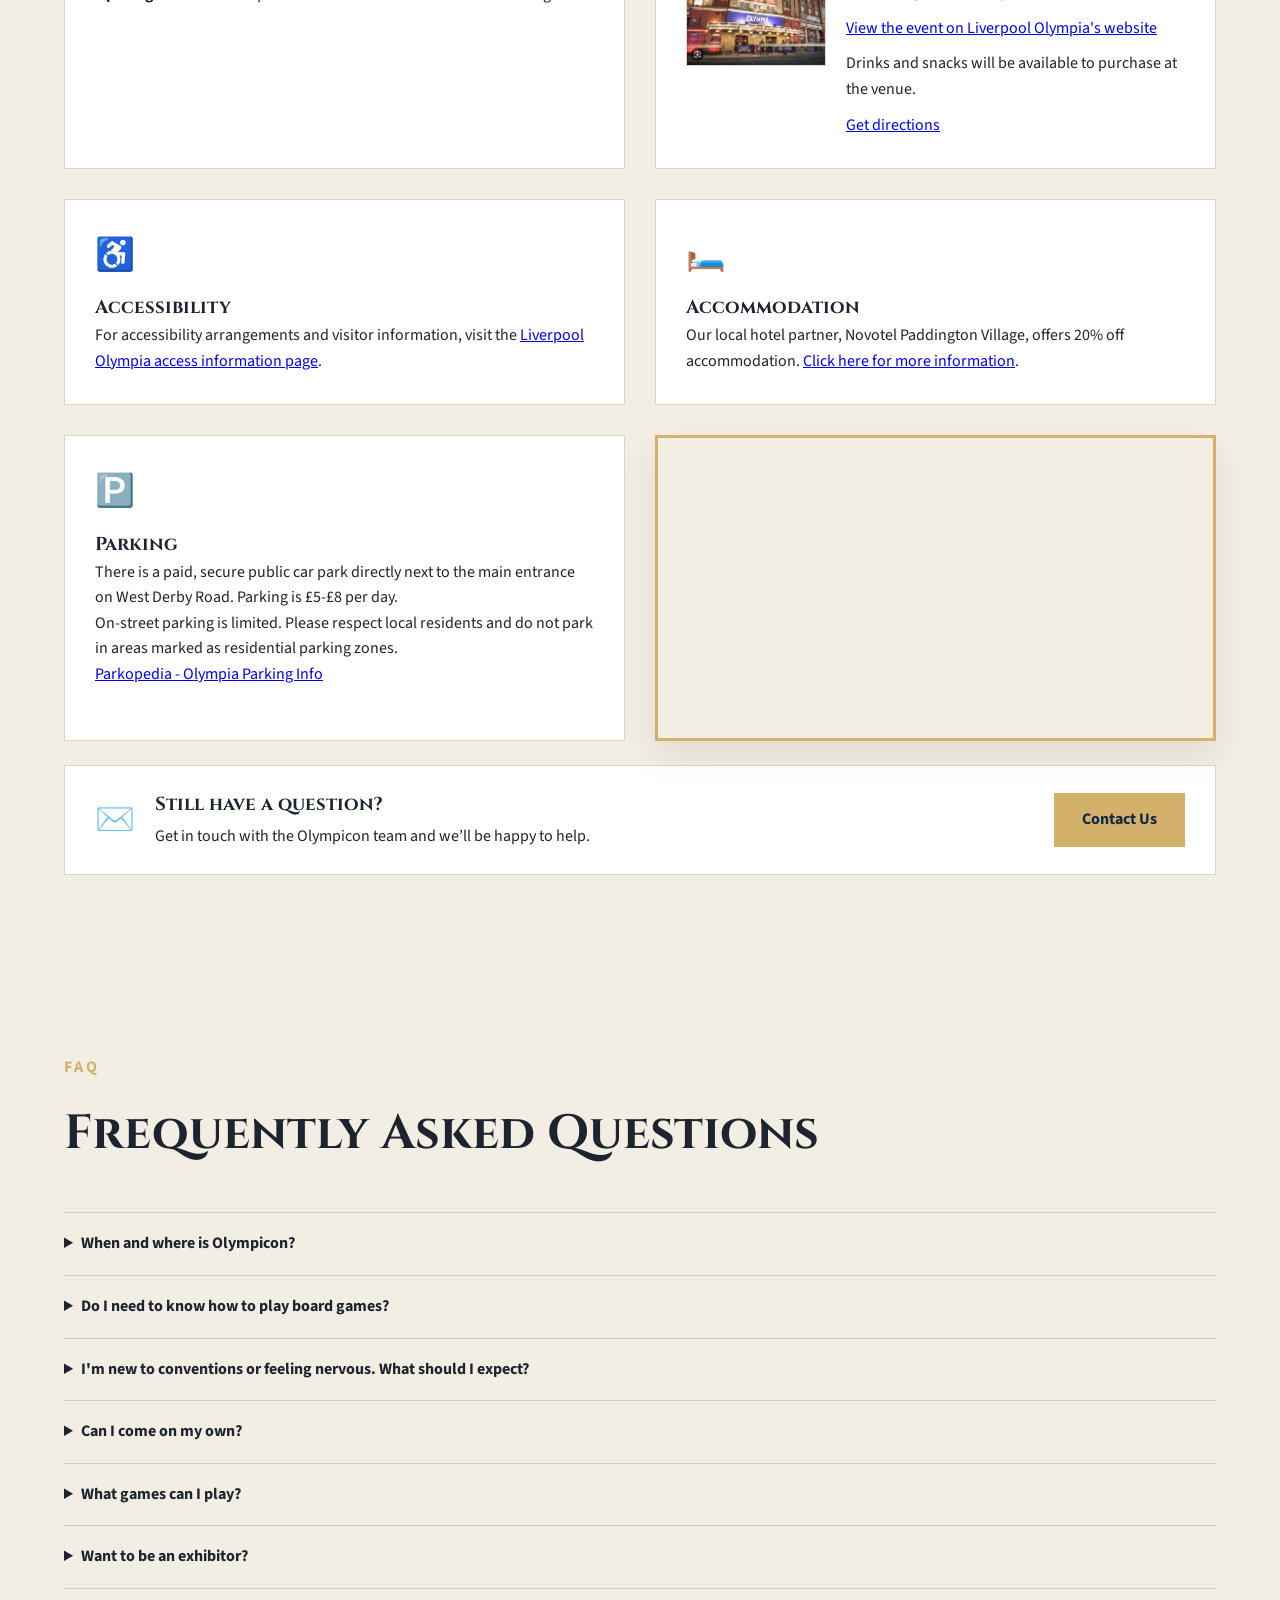
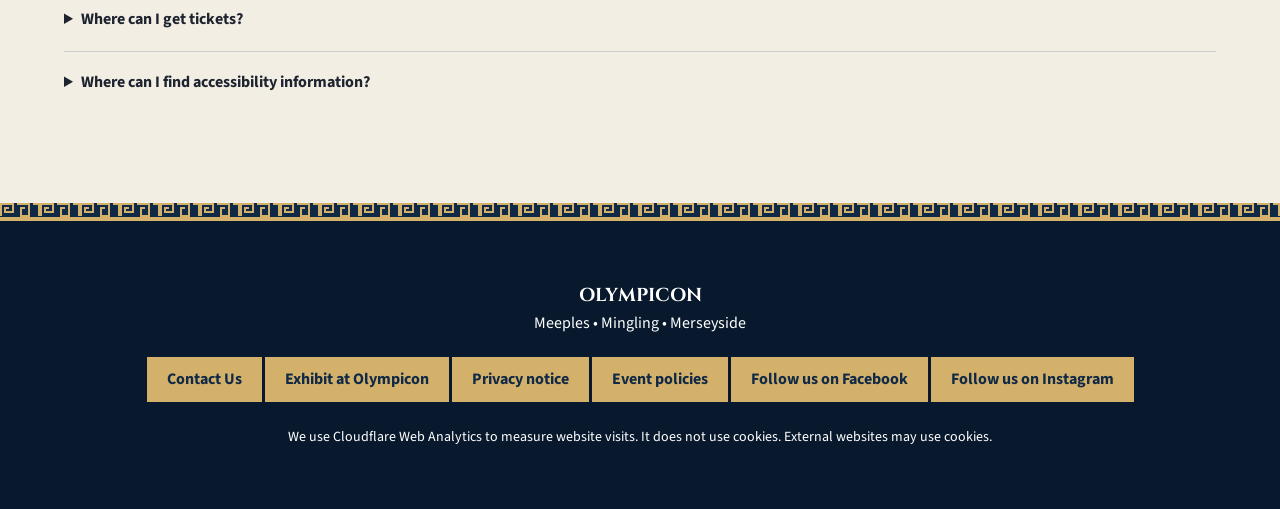
==== commit 92d1025d: "Header will now remain visable at the top when a user scrolls down the page. Added a privacy policy " ====
--- a/index.html
+++ b/index.html
@@ -30,7 +30,7 @@
 {
   "@context": "https://schema.org",
   "@type": "Event",
-  "name": "Olympicon 2027",
+  "name": "Olympicon Liverpool 2027",
   "startDate": "2027-01-23T10:00:00+00:00",
   "endDate": "2027-01-24T00:00:00+00:00",
   "eventStatus": "https://schema.org/EventScheduled",
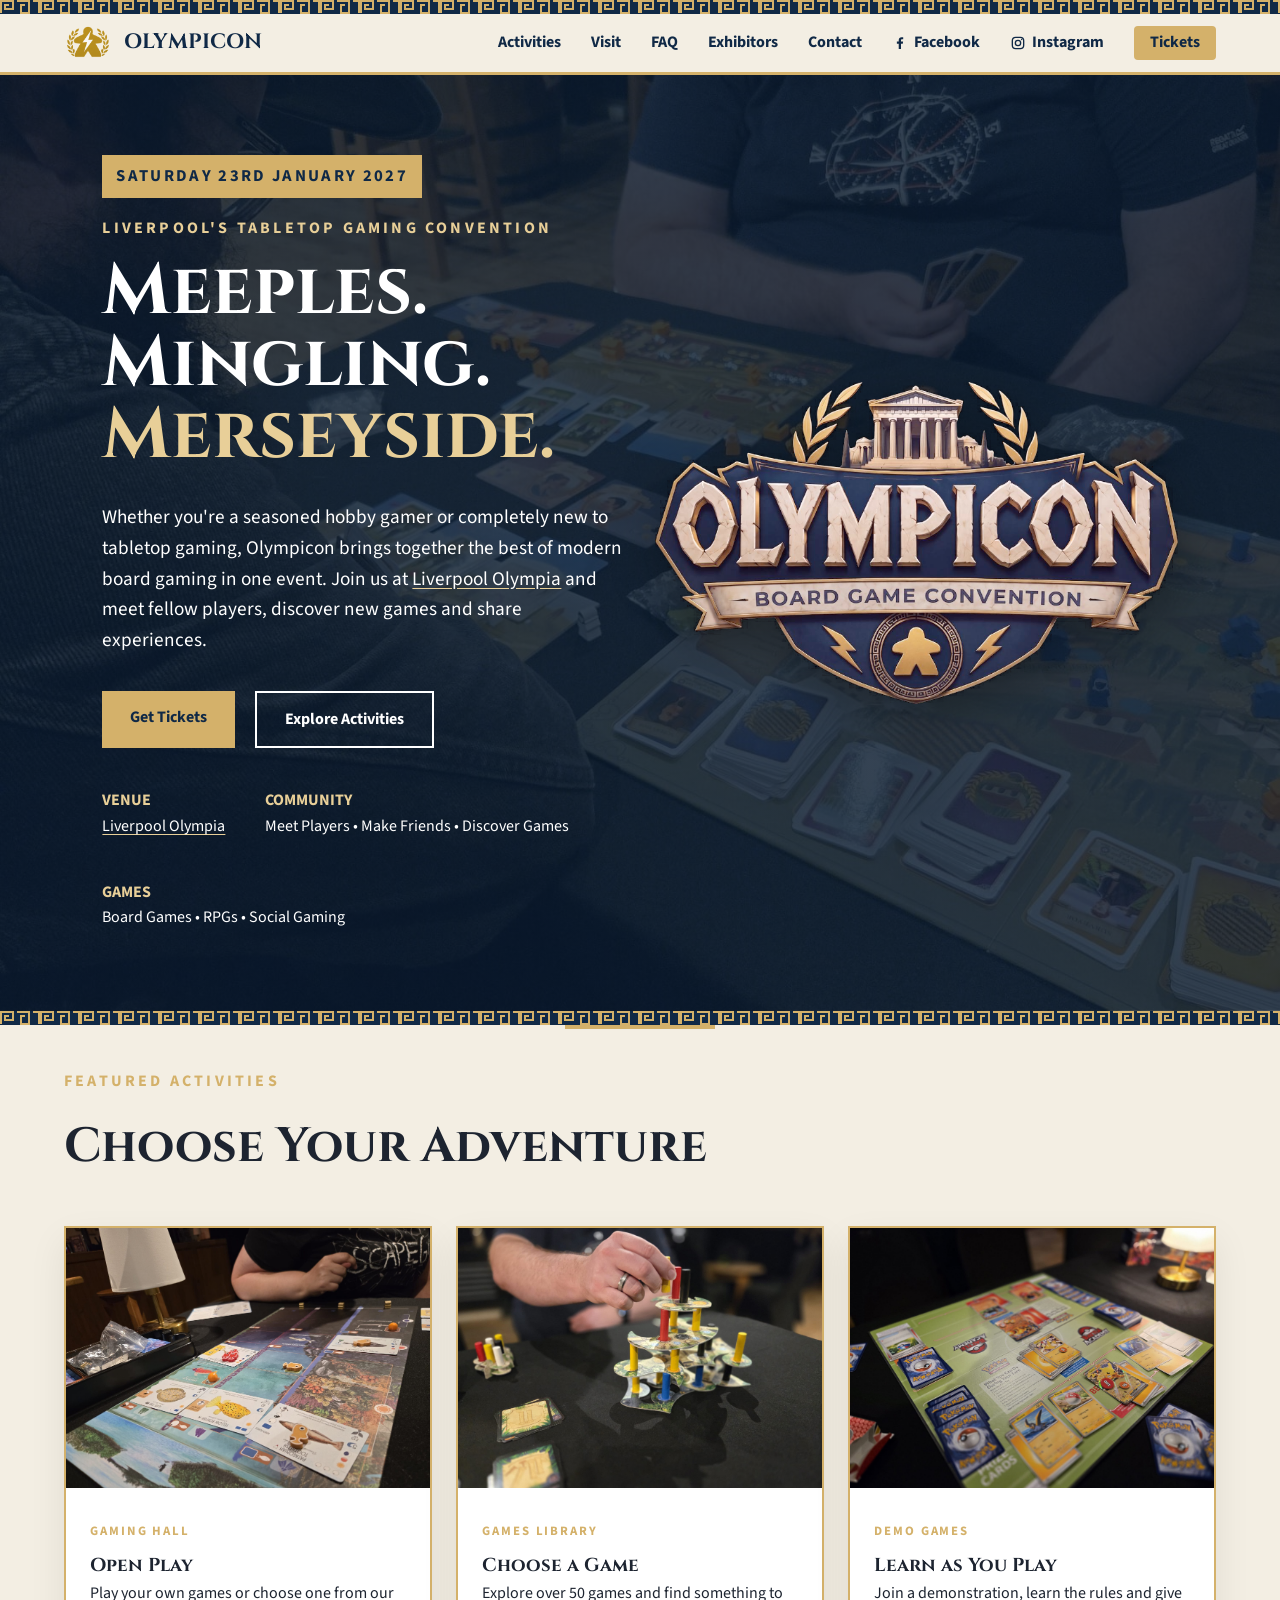
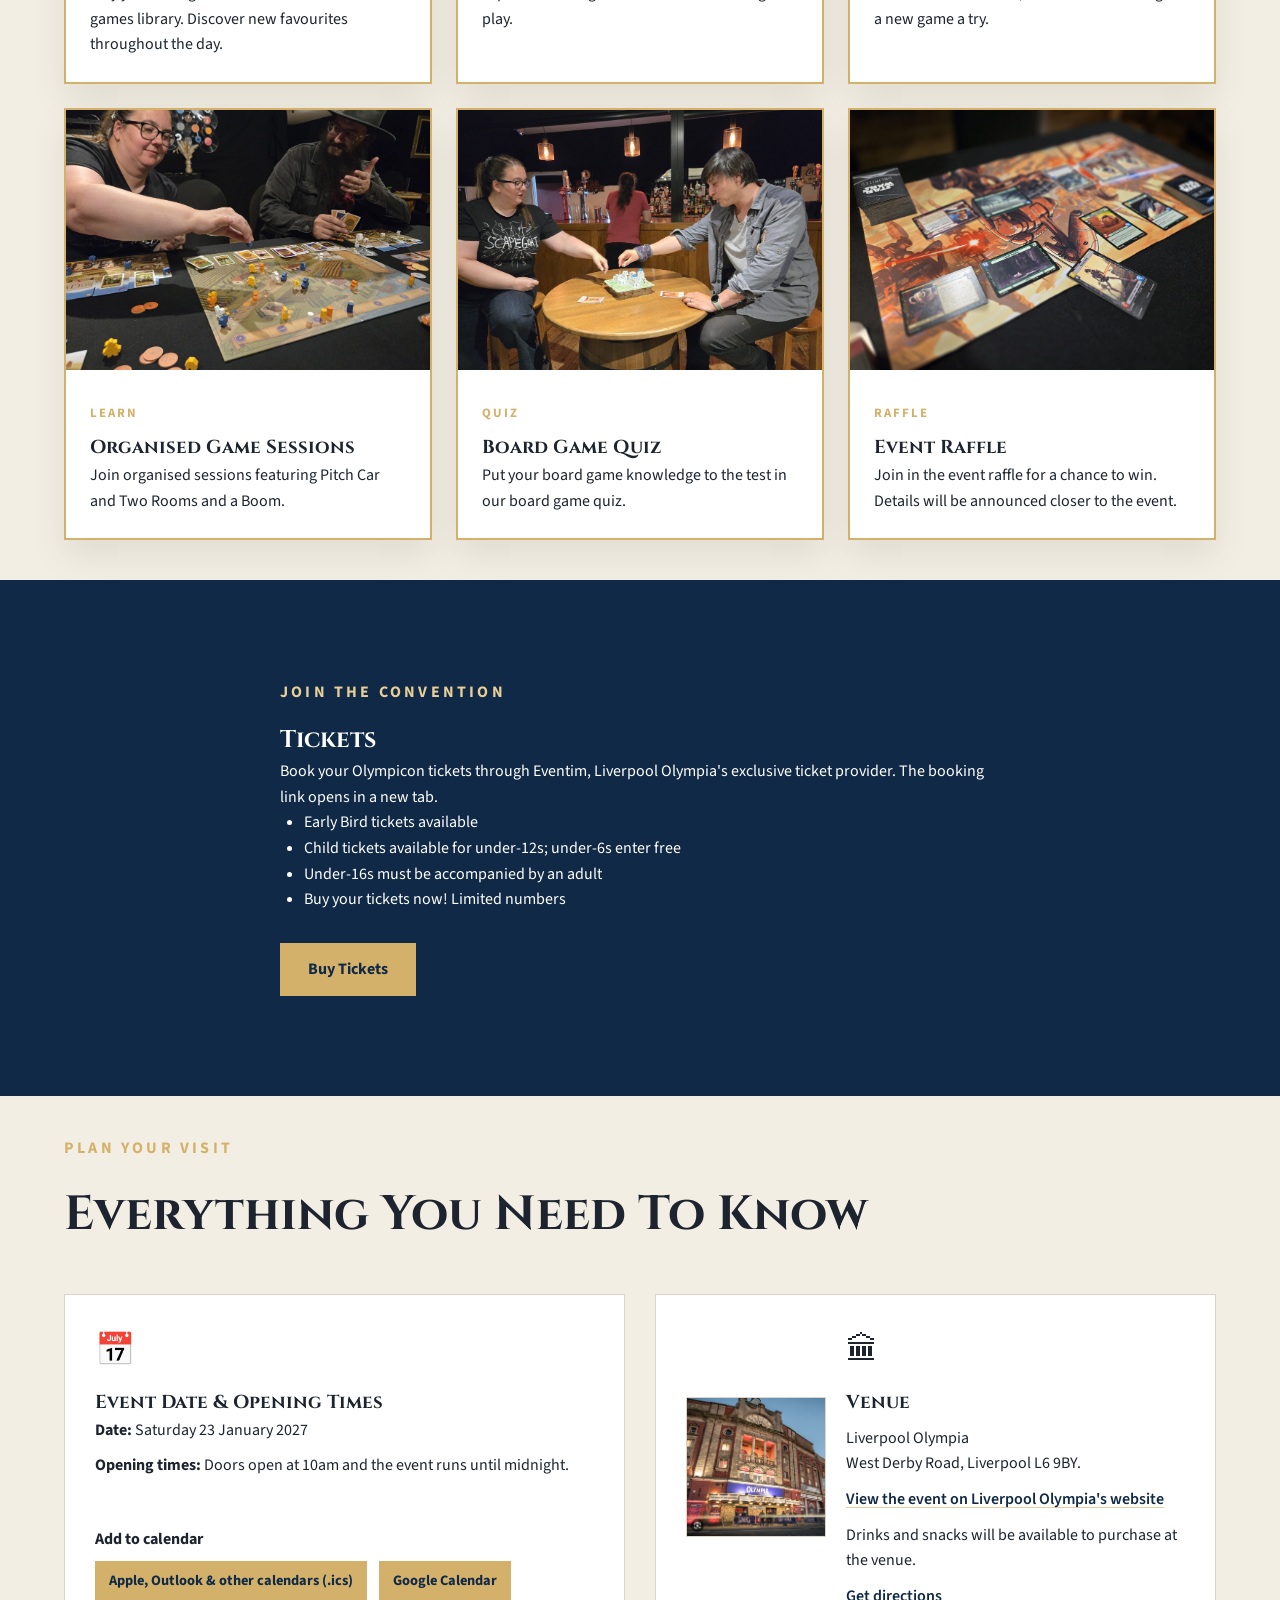
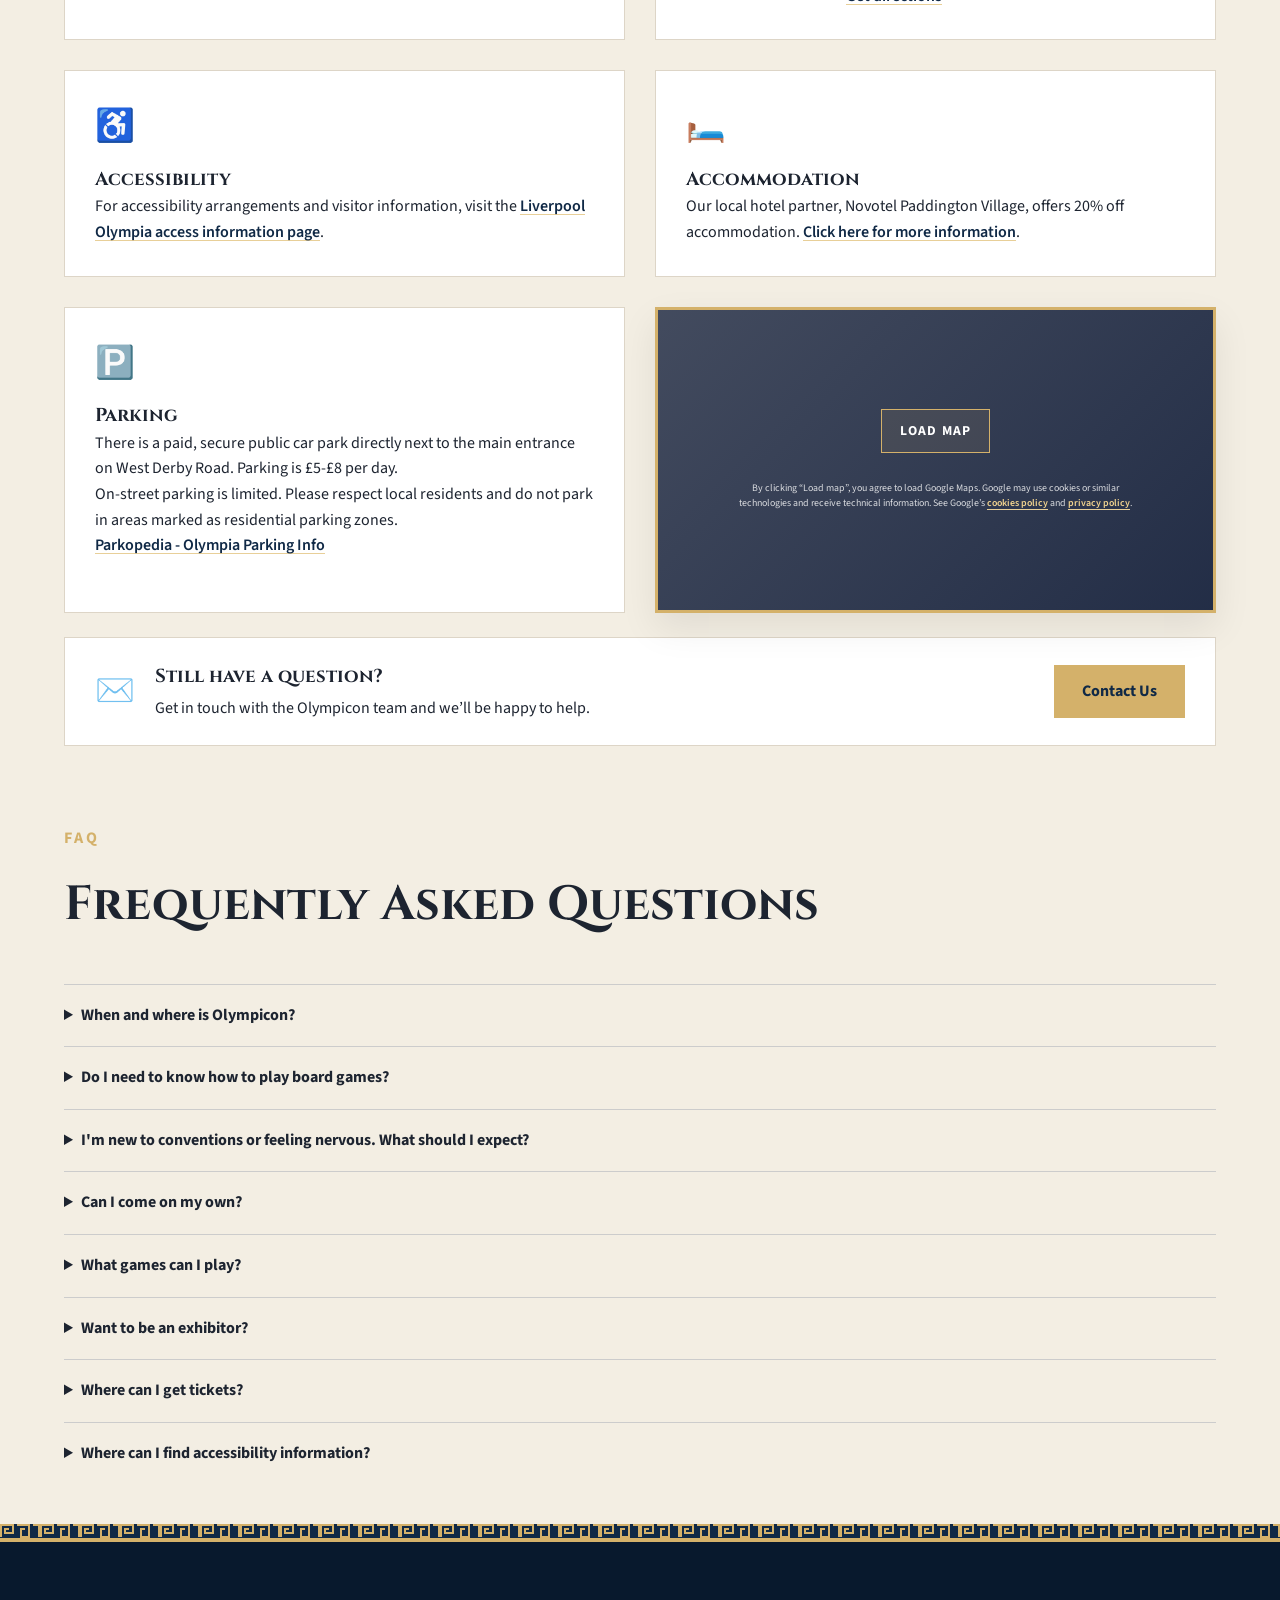
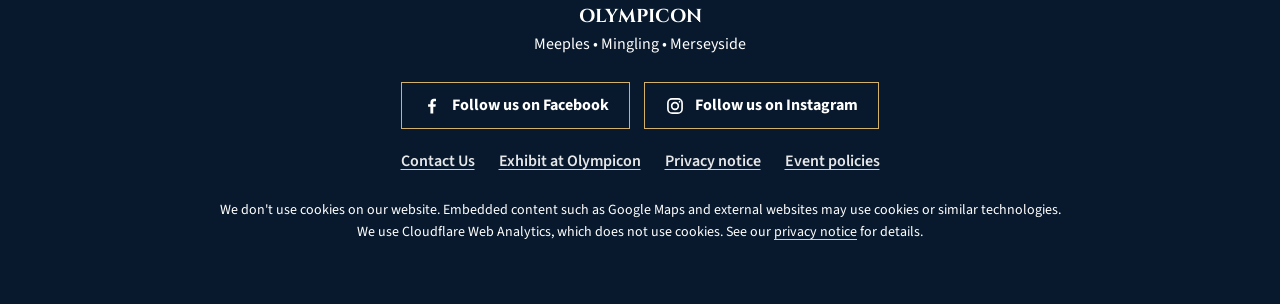
==== commit 670602d5: "final updates" ====
--- a/index.html
+++ b/index.html
@@ -1,5 +1,5 @@
 <!doctype html>
-<html lang="en">
+<html lang="en-GB">
 <head>
 <meta charset="utf-8">
 <meta name="viewport" content="width=device-width, initial-scale=1">
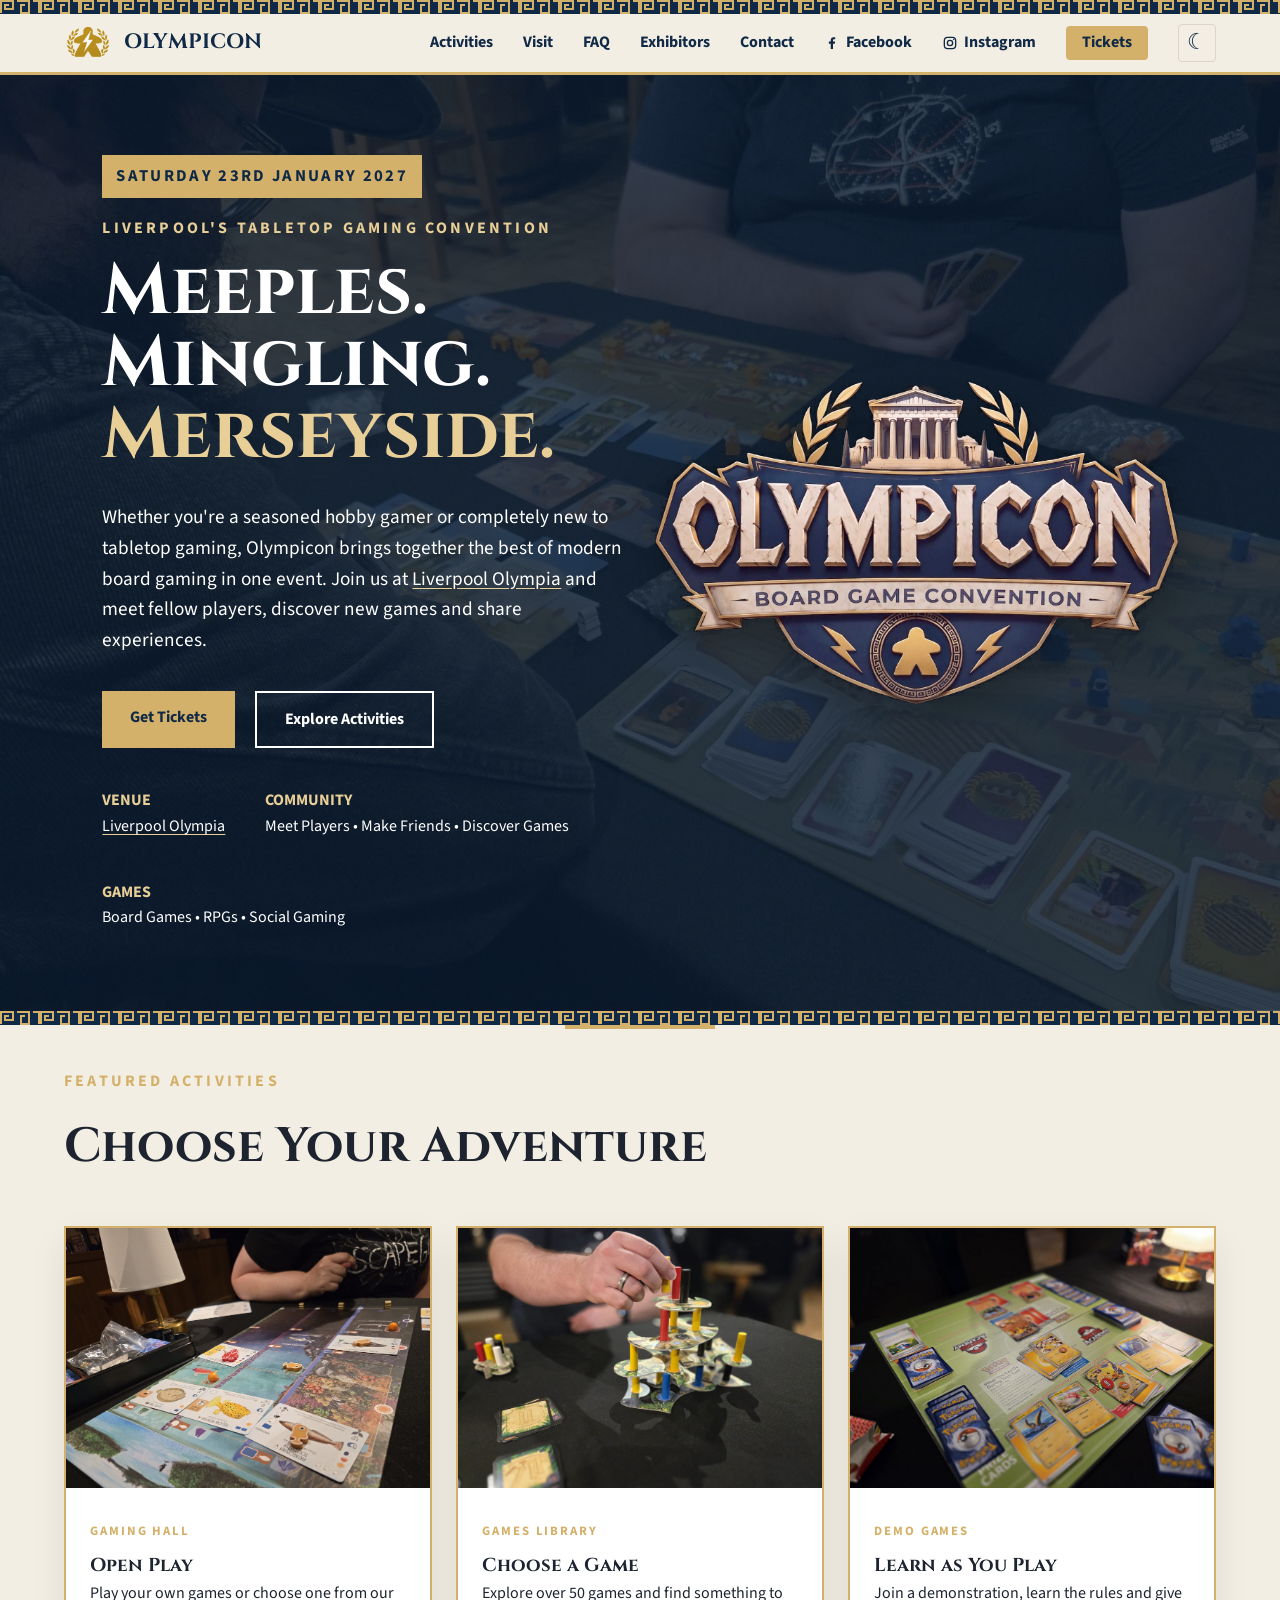
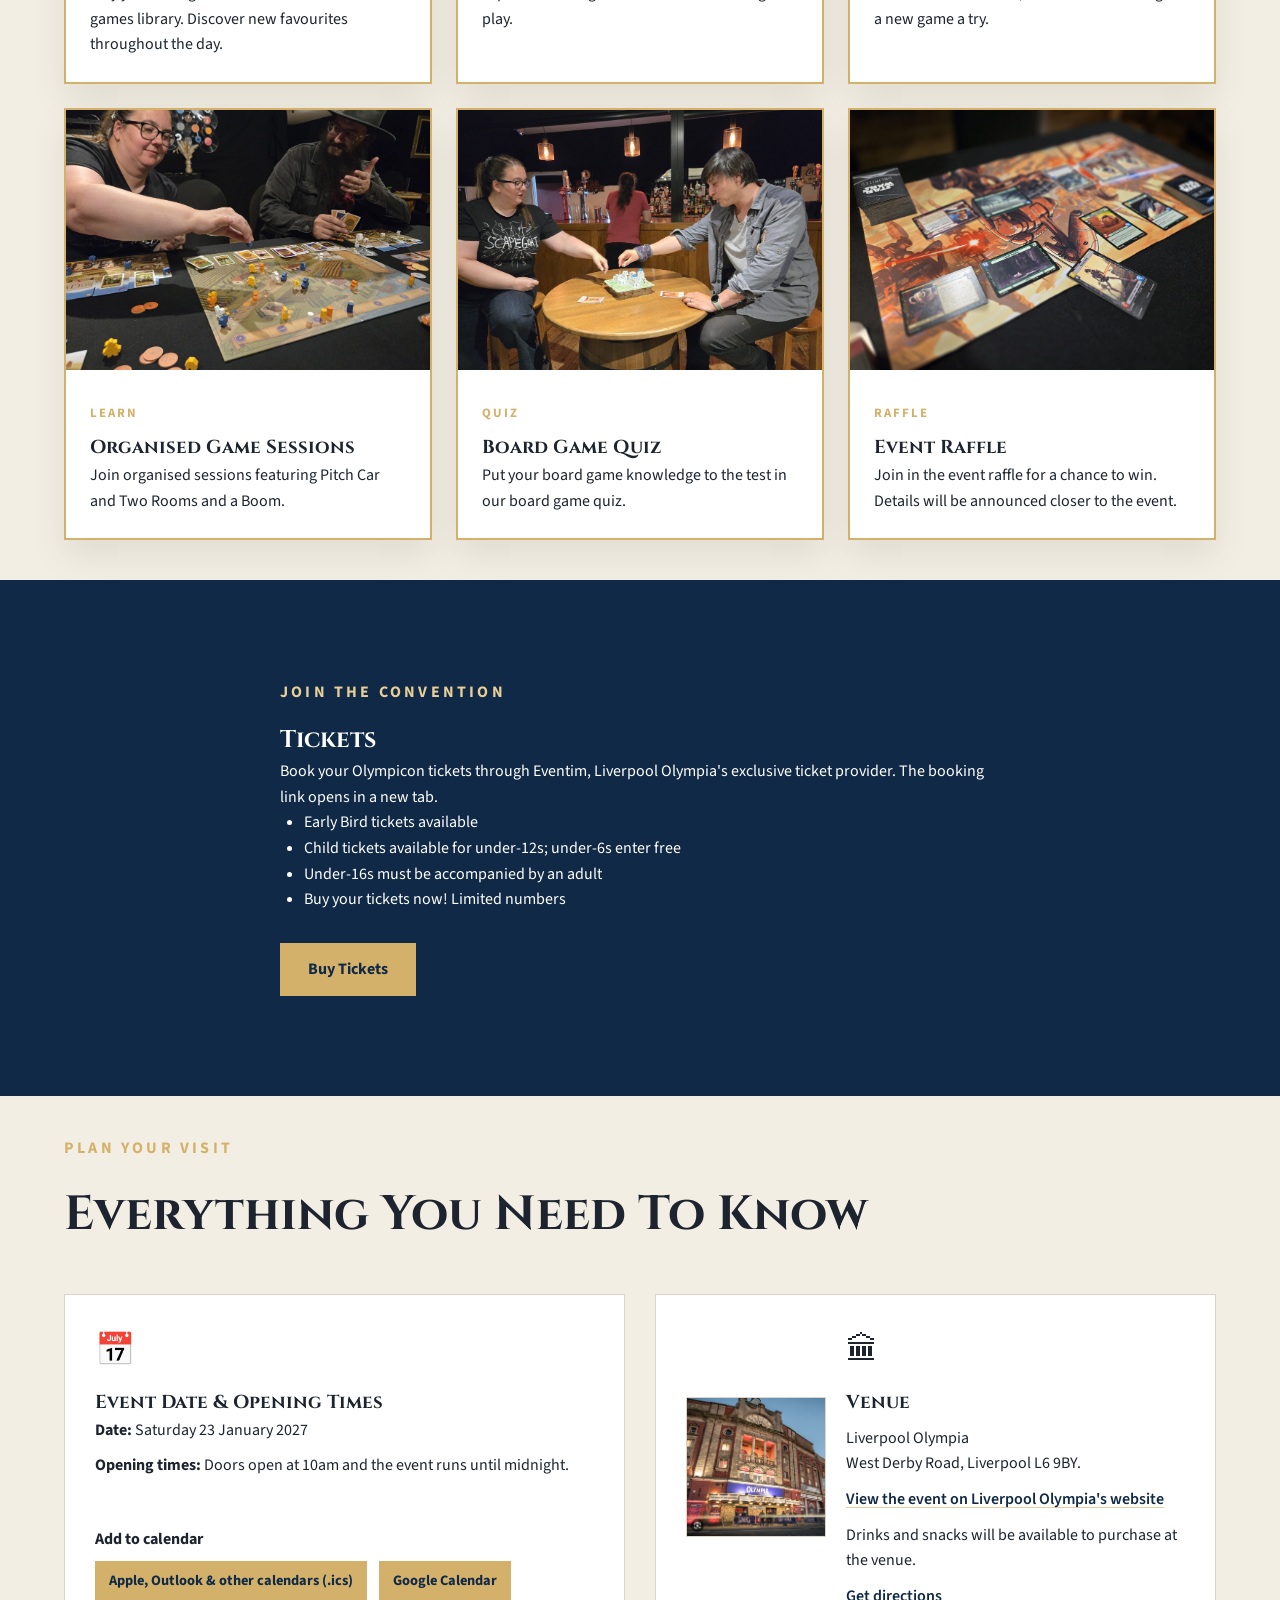
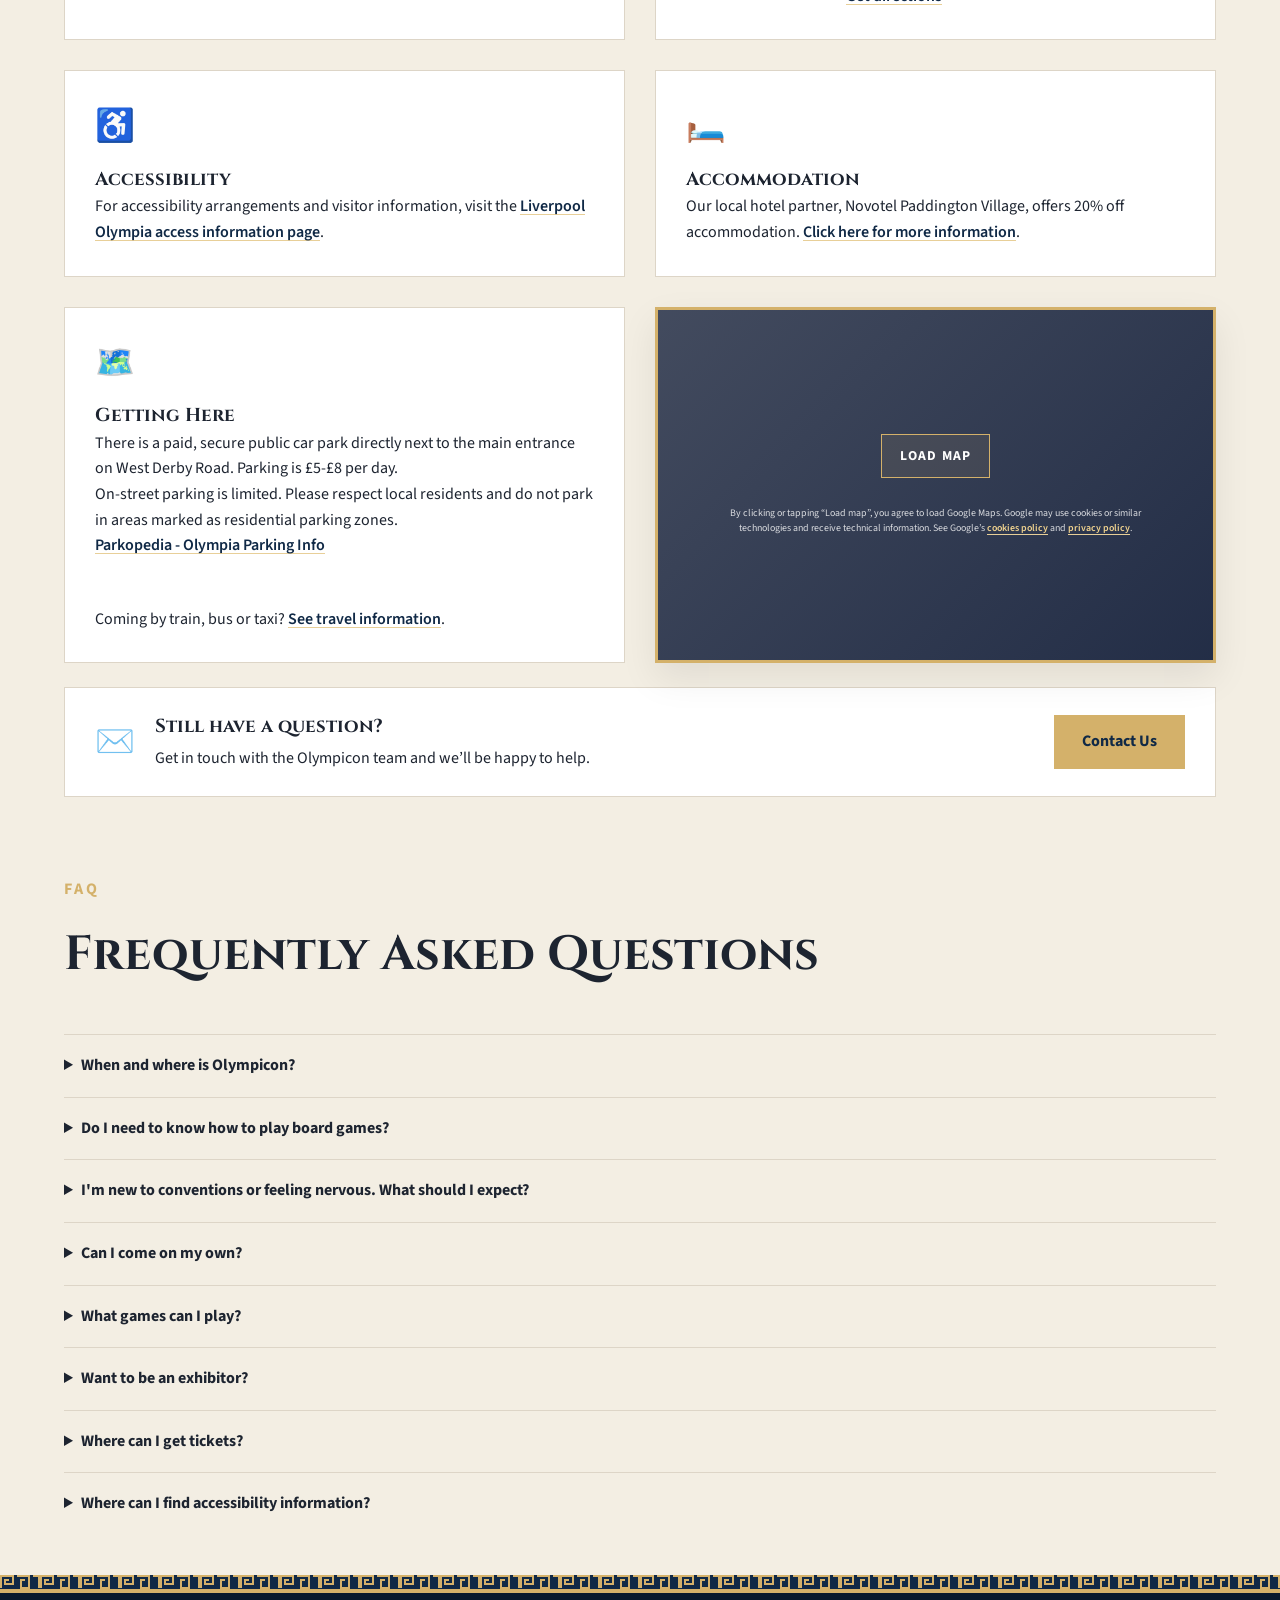
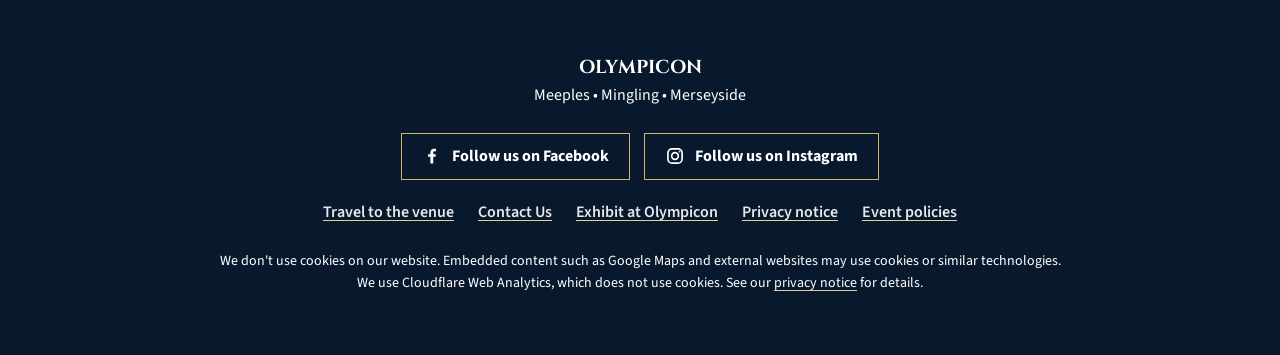
==== commit 448f542e: "Added dark mode feature to the website, updated styles and scripts accordingly, and added a new trav" ====
--- a/index.html
+++ b/index.html
@@ -9,6 +9,7 @@
 
 <title>Olympicon | Liverpool &amp; Merseyside Board Game Convention</title>
 <link rel="canonical" href="https://olympicon.org/site.html">
+<link rel="icon" type="image/png" href="images/Olympicon_Logo.png">
 
 <meta property="og:type" content="website">
 <meta property="og:site_name" content="Olympicon">
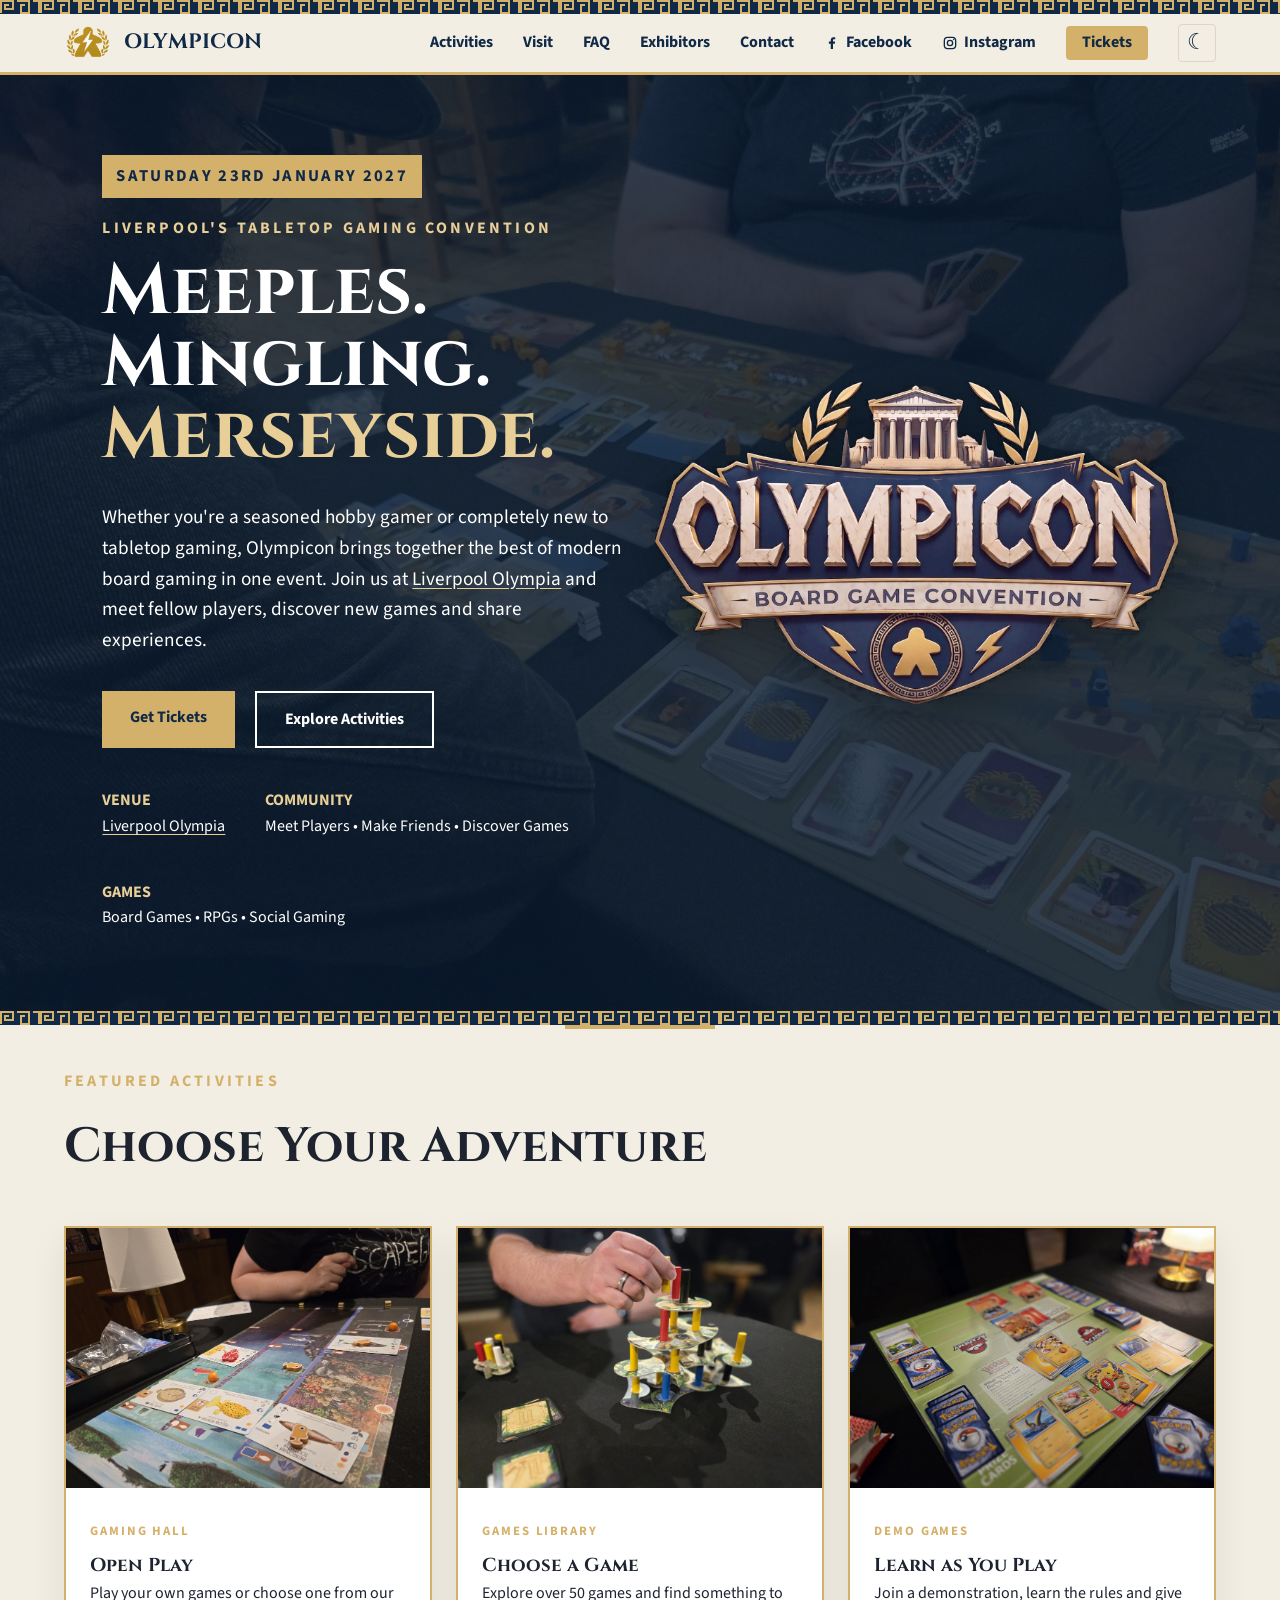
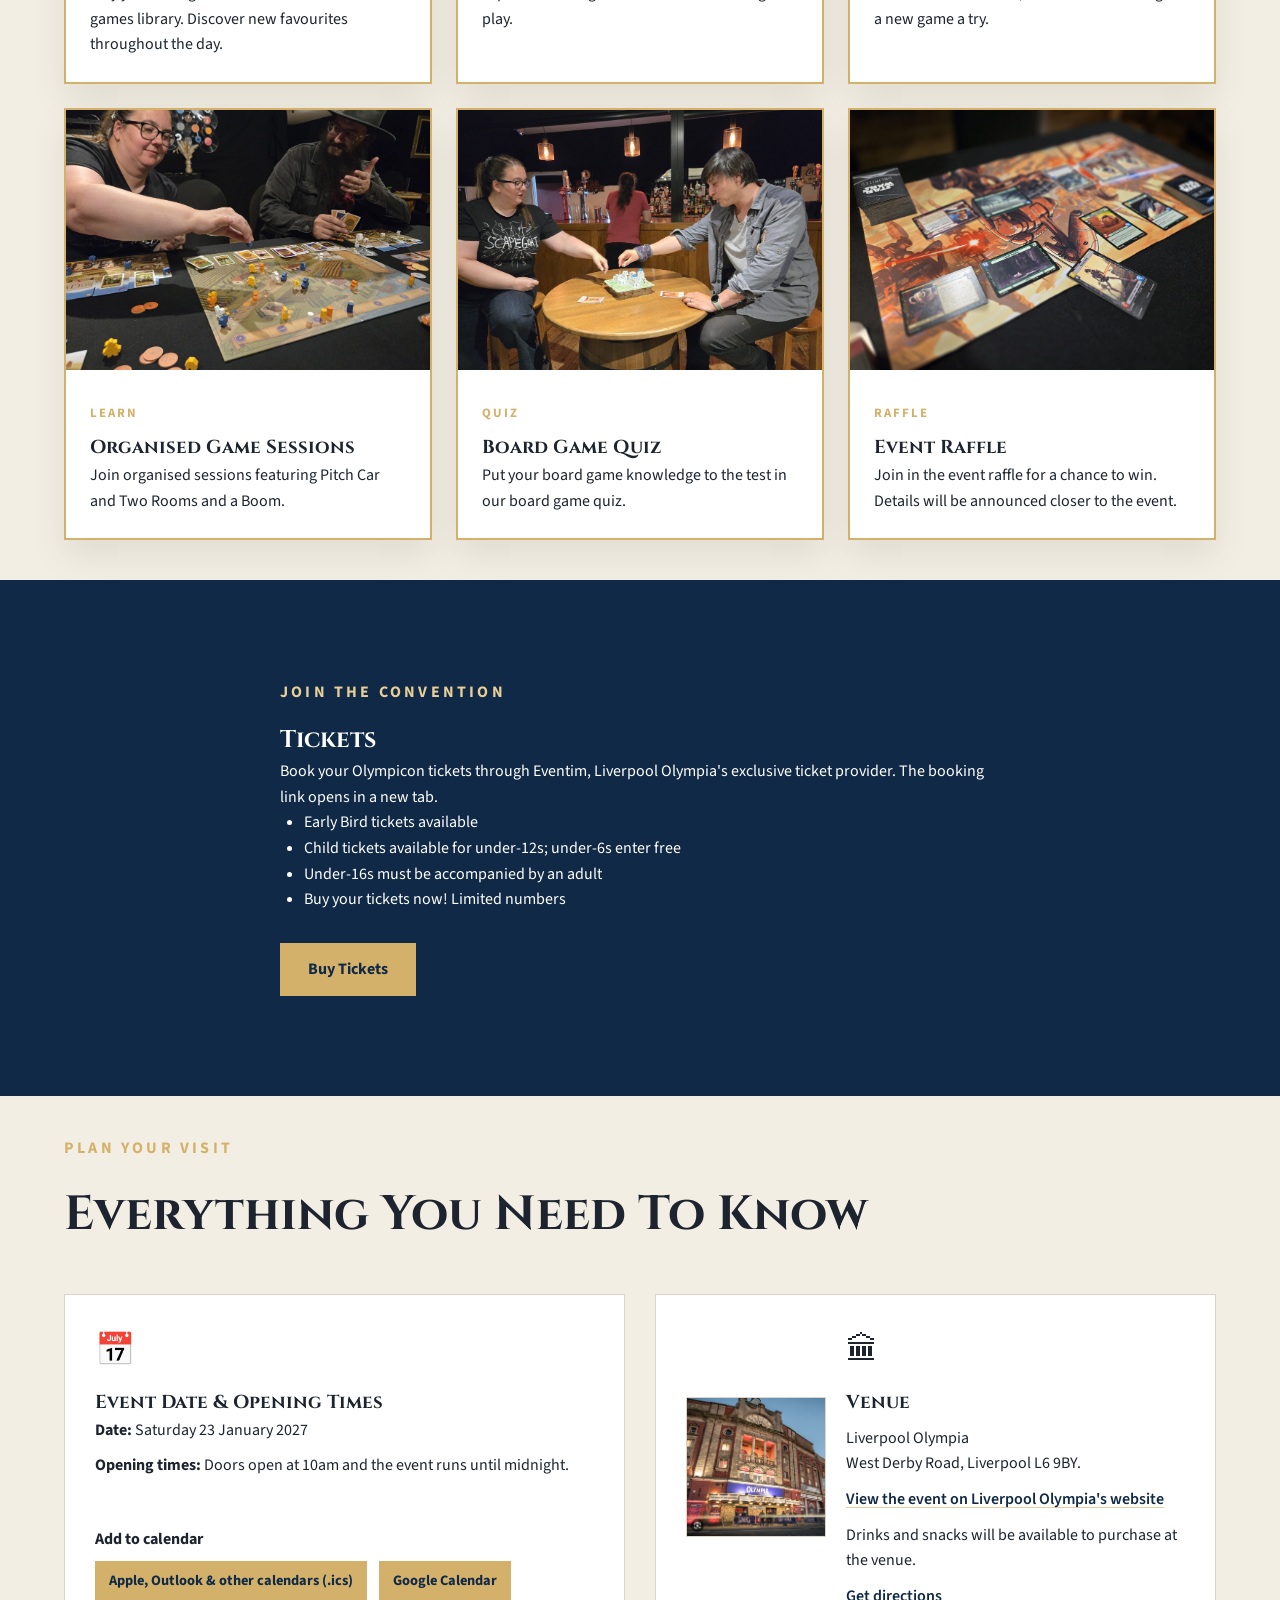
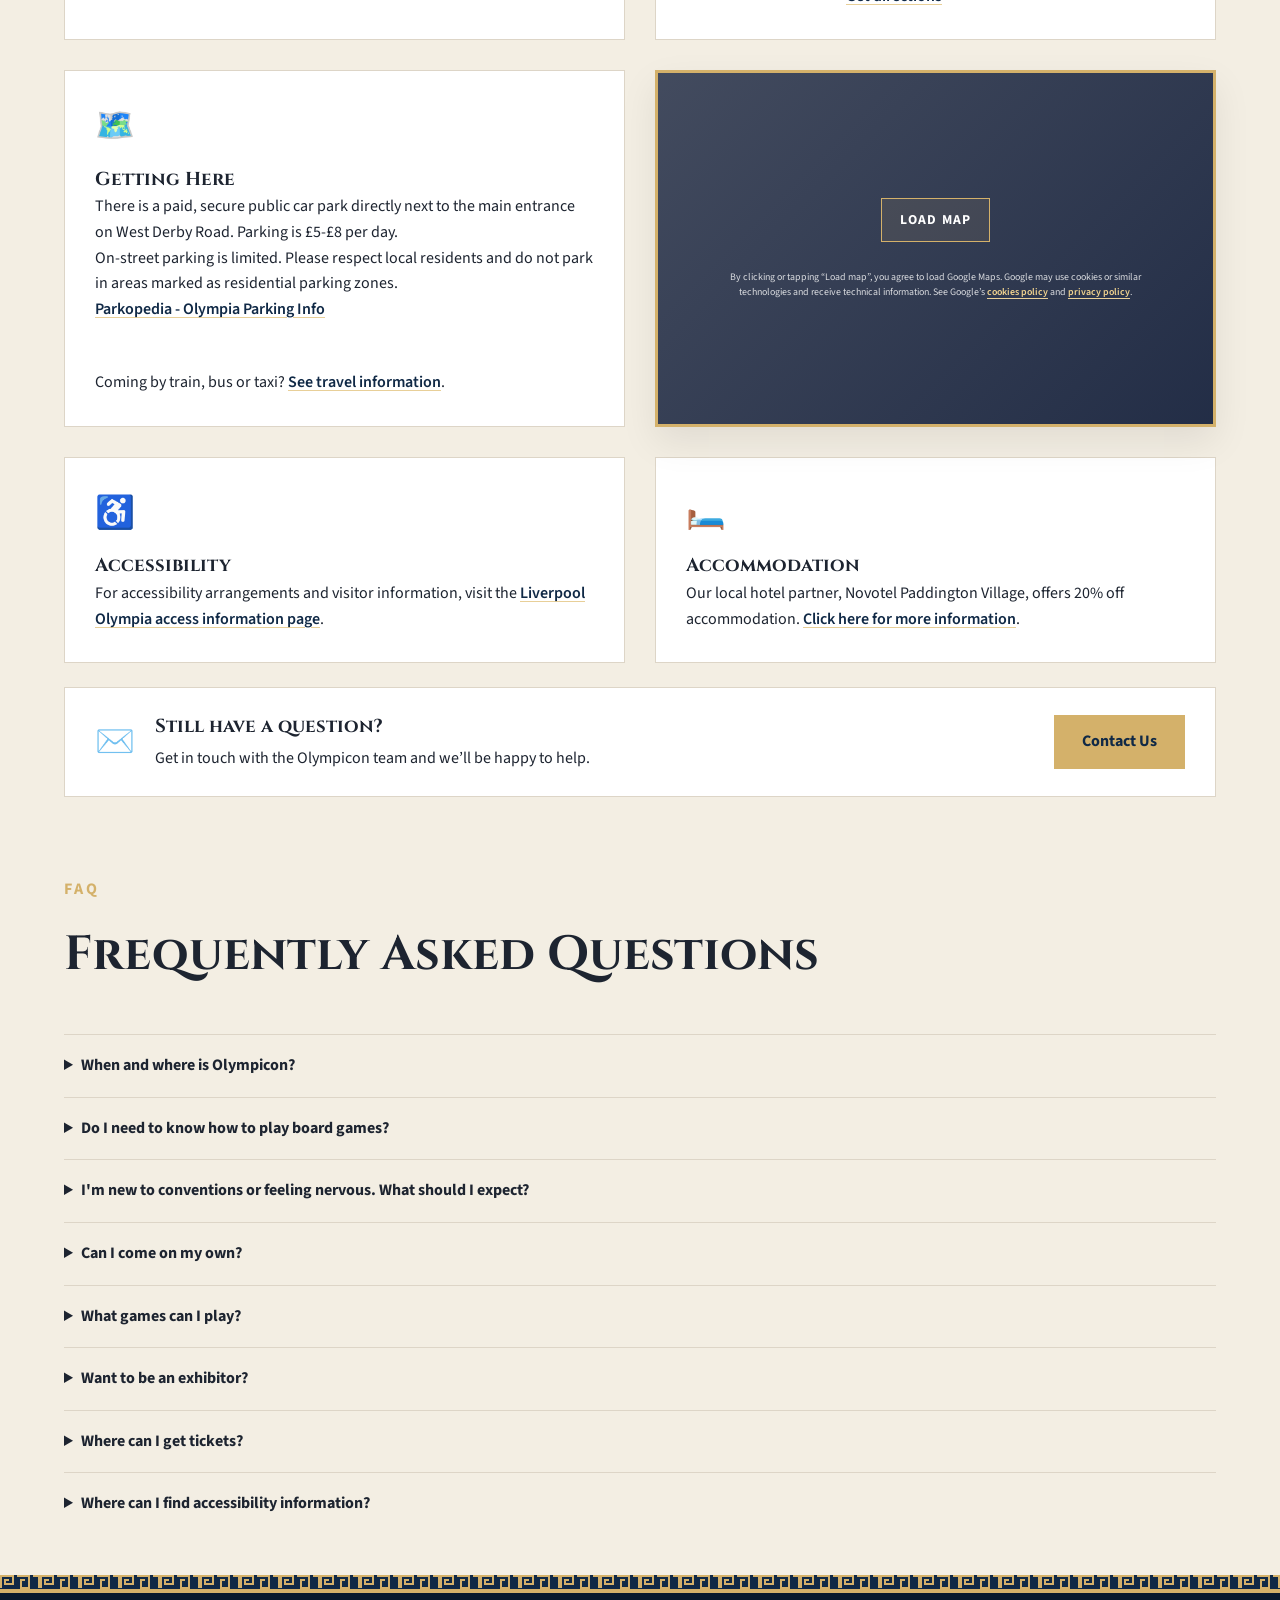
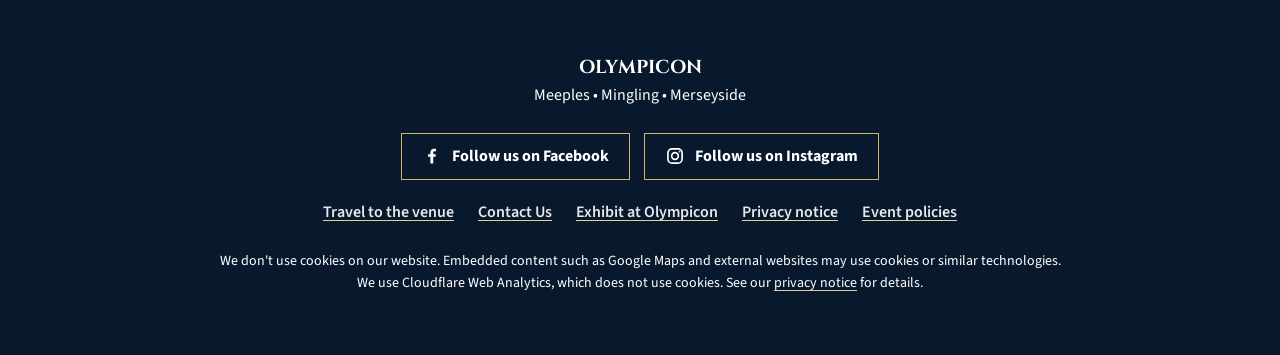
==== commit 944114d2: "updated comments to support code readability and maintainability" ====
--- a/index.html
+++ b/index.html
@@ -97,9 +97,11 @@
 }
 </script>
 
+<!-- Keep both automatic redirects and the fallback link pointed at the canonical event page. -->
 <meta http-equiv="refresh" content="0;url=site.html">
 </head>
 <body>
+<!-- Script redirect supplements the meta refresh; the link below remains the no-script fallback. -->
 <script>
 window.location.replace("site.html");
 </script>
